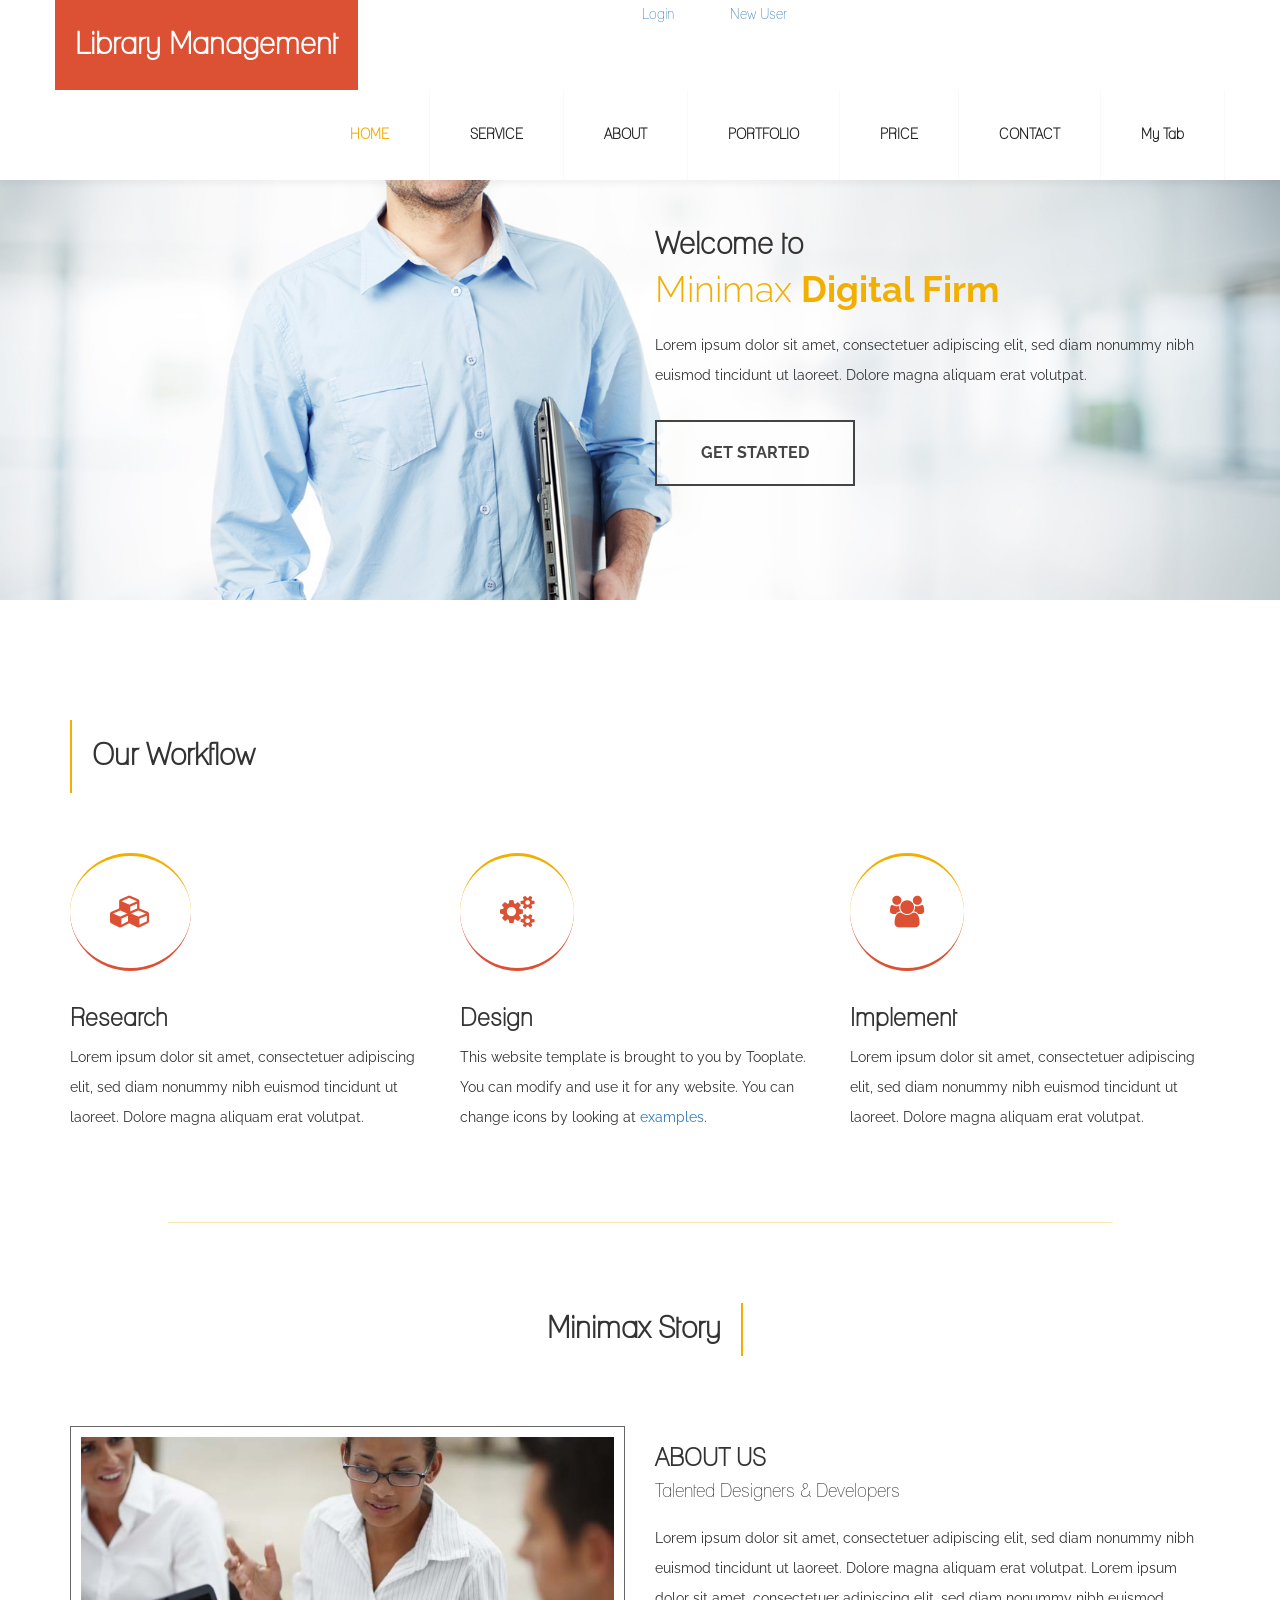
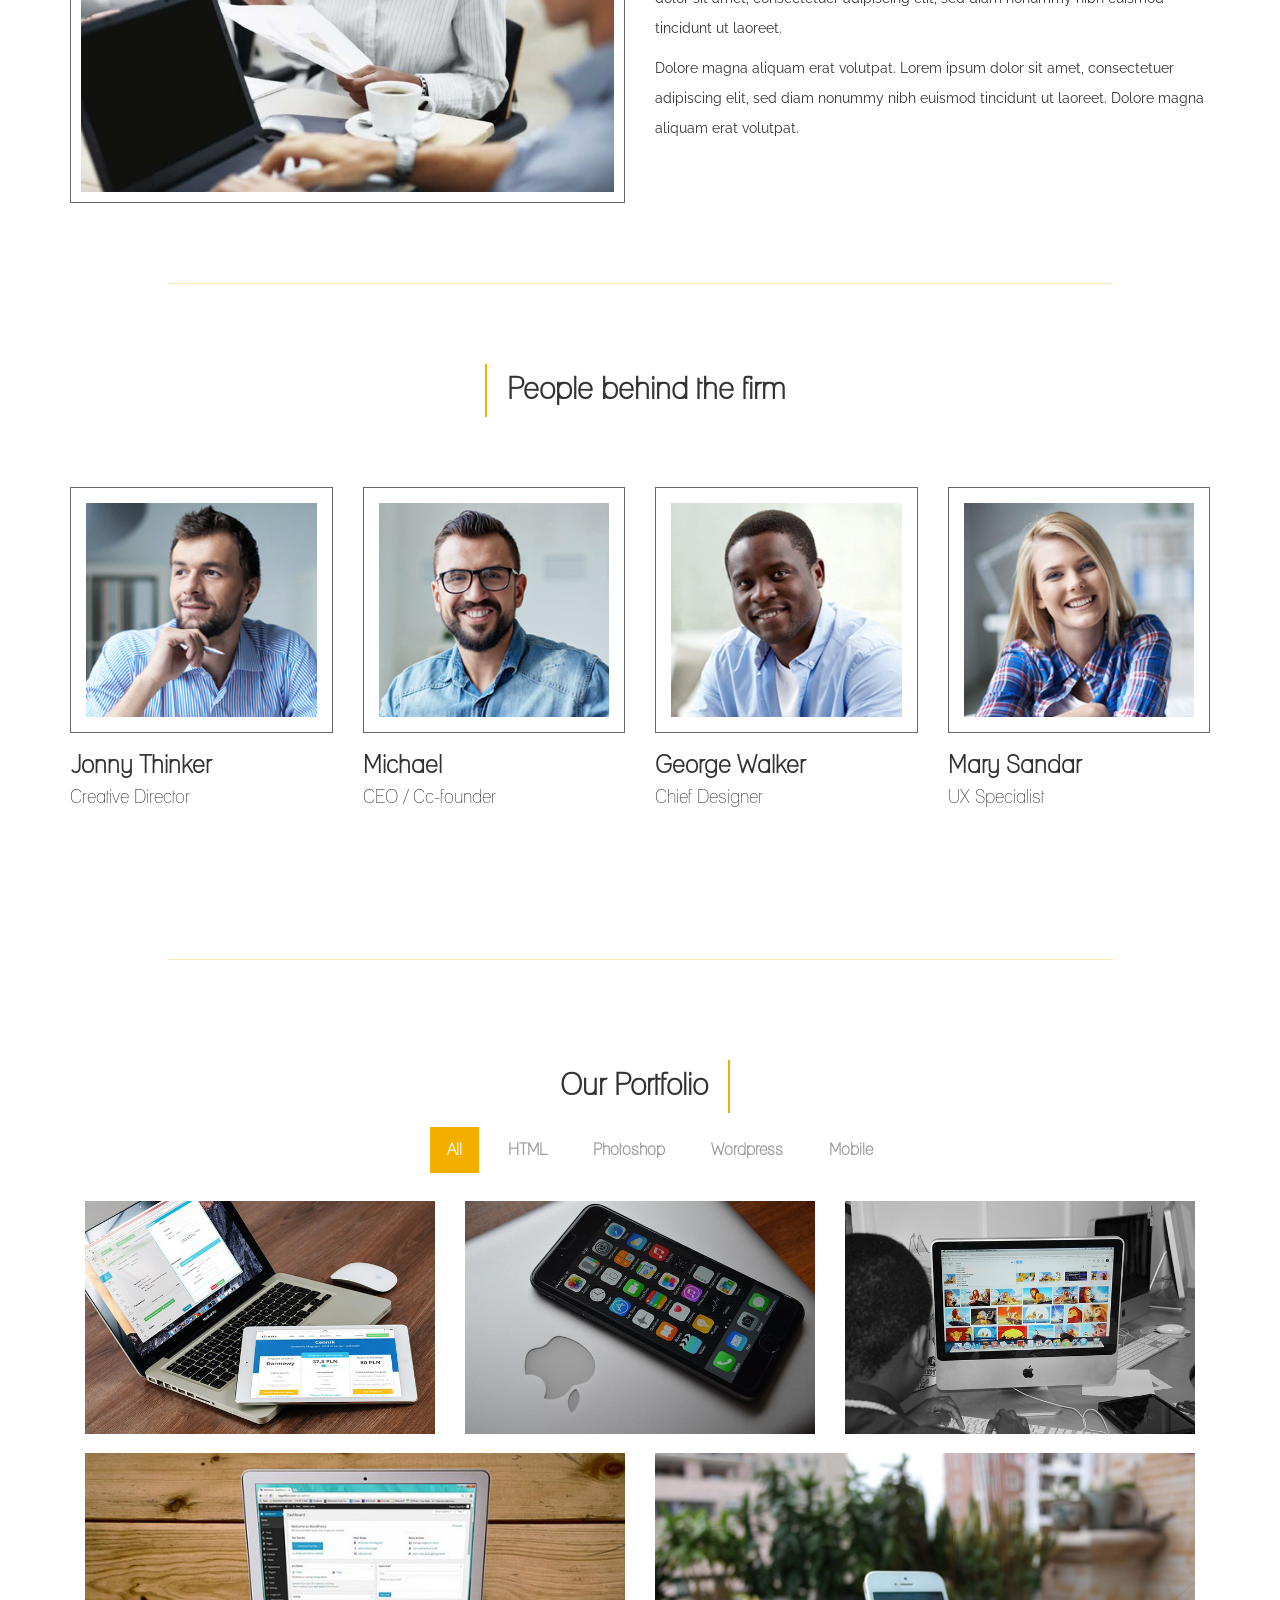
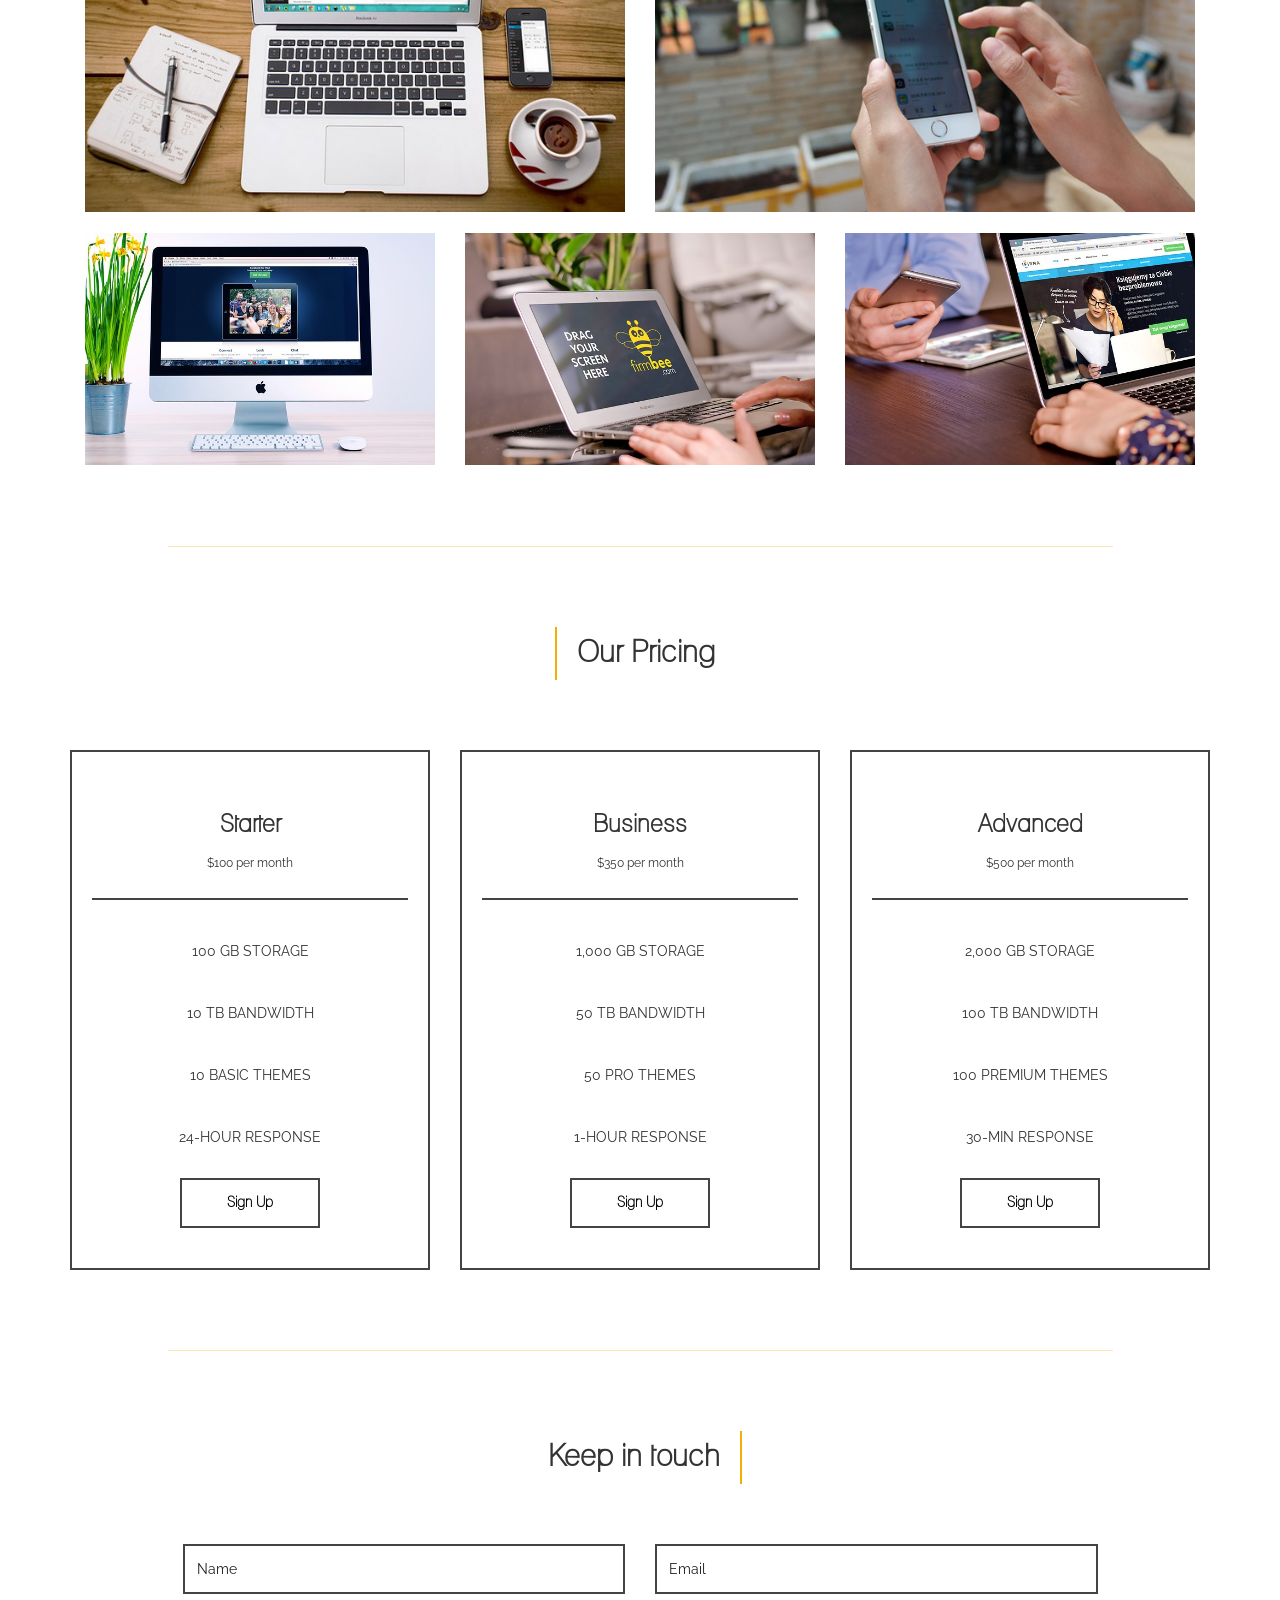
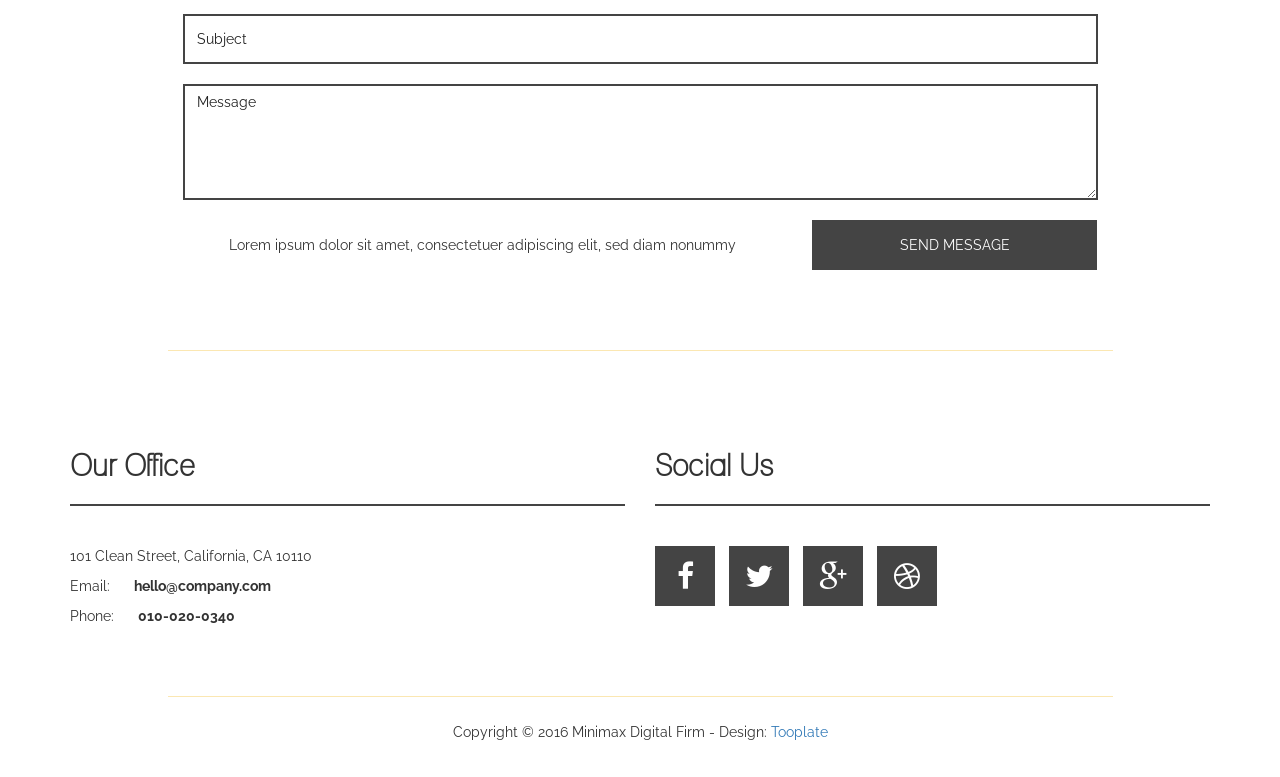
==== swapasya/src/main/webapp/index.html @ dc695e86 "Merge branch 'master' of https://github.com/umsalotagi/swapasya.git Conflicts: 	swapasya/src/main/ja" ====
<!DOCTYPE html>
<html lang="en">
<head>

	<meta charset="utf-8">
	<meta http-equiv="X-UA-Compatible" content="IE=Edge">
	<meta name="viewport" content="width=device-width, initial-scale=1">
	<meta name="keywords" content="">
	<meta name="description" content="">

	<title>Minimax HTML5 Free Template</title>
<!--

Template 2080 Minimax

http://www.tooplate.com/view/2080-minimax

-->
	<!-- stylesheet css -->
	<link rel="stylesheet" href="css/bootstrap.min.css">
	<link rel="stylesheet" href="css/font-awesome.min.css">
	<link rel="stylesheet" href="css/nivo-lightbox.css">
	<link rel="stylesheet" href="css/nivo_themes/default/default.css">
	<link rel="stylesheet" href="css/style.css">
	<!-- google web font css -->
	<link href='http://fonts.googleapis.com/css?family=Raleway:400,300,600,700' rel='stylesheet' type='text/css'>

</head>
<body data-spy="scroll" data-target=".navbar-collapse">
	
<!-- navigation -->
<div class="navbar navbar-default navbar-fixed-top" role="navigation">
	<div class="container">
		<div class="navbar-header">
			<button class="navbar-toggle" data-toggle="collapse" data-target=".navbar-collapse">
				<span class="icon icon-bar"></span>
				<span class="icon icon-bar"></span>
				<span class="icon icon-bar"></span>
			</button>
			<a href="#home" class="navbar-brand smoothScroll">Library Management</a>&nbsp;&nbsp;&nbsp;&nbsp;&nbsp;&nbsp;&nbsp;&nbsp;&nbsp;&nbsp;&nbsp;&nbsp;&nbsp;&nbsp;&nbsp;&nbsp;&nbsp;&nbsp;&nbsp;&nbsp;
			&nbsp;&nbsp;&nbsp;&nbsp;&nbsp;&nbsp;&nbsp;&nbsp;&nbsp;&nbsp;&nbsp;&nbsp;&nbsp;&nbsp;&nbsp;&nbsp;&nbsp;&nbsp;&nbsp;&nbsp;<a href="Login.jsp">Login</a>&nbsp;&nbsp;&nbsp;&nbsp;&nbsp;&nbsp;&nbsp;&nbsp;<a href="Register.jsp">New User</a>
		</div>
		<div class="collapse navbar-collapse">
			<ul class="nav navbar-nav navbar-right">
				<li><a href="#home" class="smoothScroll">HOME</a></li>
				<li><a href="#service" class="smoothScroll">SERVICE</a></li>
				<li><a href="#about" class="smoothScroll">ABOUT</a></li>
				<li><a href="#portfolio" class="smoothScroll">PORTFOLIO</a></li>
				<li><a href="#pricing" class="smoothScroll">PRICE</a></li>
				<li><a href="#contact" class="smoothScroll">CONTACT</a></li>
<li><a href="#contact" class="smoothScroll">My Tab</a></li>
			</ul>
		</div>
	</div>
</div>		

<!-- home section -->
<div id="home">
	<div class="container">
		<div class="row">
			<div class="col-md-offset-6 col-md-6 col-sm-offset-6 col-sm-6">
				<h2>Welcome to</h2>
				<h1>Minimax <strong>Digital Firm</strong></h1>
				<p>Lorem ipsum dolor sit amet, consectetuer adipiscing elit, sed diam nonummy nibh euismod tincidunt ut laoreet. Dolore magna aliquam erat volutpat.</p>
				<a href="#service" class="btn btn-default smoothScroll">GET STARTED</a>
			</div>
		</div>
	</div>
</div>

<!-- service section -->
<div id="service">
	<div class="container">
		<div class="row">
			<div class="col-md-12 col-sm-12">
				<h2>Our Workflow</h2>
			</div>
			<div class="col-md-4 col-sm-4">
				<i class="fa fa-cubes"></i>
				<h3>Research</h3>
				<p>Lorem ipsum dolor sit amet, consectetuer adipiscing elit, sed diam nonummy nibh euismod tincidunt ut laoreet. Dolore magna aliquam erat volutpat.</p>
			</div>
			<div class="col-md-4 col-sm-4">
				<i class="fa fa-cogs"></i>
				<h3>Design</h3>
				<p>This website template is brought to you by Tooplate. You can modify and use it for any website. You can change icons by looking at <a rel="nofollow" href="http://fortawesome.github.io/Font-Awesome/examples/" target="_parent">examples</a>.</p>
			</div>
			<div class="col-md-4 col-sm-4">
				<i class="fa fa-group"></i>
				<h3>Implement</h3>
				<p>Lorem ipsum dolor sit amet, consectetuer adipiscing elit, sed diam nonummy nibh euismod tincidunt ut laoreet. Dolore magna aliquam erat volutpat.</p>
			</div>
		</div>
	</div>
</div>

<!-- divider section -->
<div class="container">
	<div class="row">
		<div class="col-md-1 col-sm-1"></div>
		<div class="col-md-10 col-sm-10">
			<hr>
		</div>
		<div class="col-md-1 col-sm-1"></div>
	</div>
</div>

<!-- about section -->
<div id="about">
	<div class="container">
		<div class="row">
			<div class="col-md-12 col-sm-12">
				<h2>Minimax Story</h2>
			</div>
			<div class="col-md-6 col-sm-6">
				<img src="images/about-img.jpg" class="img-responsive" alt="about img">
			</div>
			<div class="col-md-6 col-sm-6">
				<h3>ABOUT US</h3>
				<h4>Talented Designers &amp; Developers</h4>
				<p>Lorem ipsum dolor sit amet, consectetuer adipiscing elit, sed diam nonummy nibh euismod tincidunt ut laoreet. Dolore magna aliquam erat volutpat. Lorem ipsum dolor sit amet, consectetuer adipiscing elit, sed diam nonummy nibh euismod tincidunt ut laoreet.</p>
				<p>Dolore magna aliquam erat volutpat. Lorem ipsum dolor sit amet, consectetuer adipiscing elit, sed diam nonummy nibh euismod tincidunt ut laoreet. Dolore magna aliquam erat volutpat.</p>
			</div>
		</div>
	</div>
</div>

<!-- divider section -->
<div class="container">
	<div class="row">
		<div class="col-md-1 col-sm-1"></div>
		<div class="col-md-10 col-sm-10">
			<hr>
		</div>
		<div class="col-md-1 col-sm-1"></div>
	</div>
</div>

<!-- team section -->
<div id="team">
	<div class="container">
		<div class="row">
			<div class="col-md-12 col-sm-12">
				<h2>People behind the firm</h2>
			</div>
			<div class="col-md-3 col-sm-6">
				<img src="images/team1.jpg" class="img-responsive" alt="team img">
				<h3>Jonny Thinker</h3>
				<h4>Creative Director</h4>
			</div>
			<div class="col-md-3 col-sm-6">
				<img src="images/team2.jpg" class="img-responsive" alt="team img">
				<h3>Michael</h3>
				<h4>CEO / Cc-founder</h4>
			</div>
			<div class="col-md-3 col-sm-6">
				<img src="images/team3.jpg" class="img-responsive" alt="team img">
				<h3>George Walker</h3>
				<h4>Chief Designer</h4>
			</div>
			<div class="col-md-3 col-sm-6">
				<img src="images/team4.jpg" class="img-responsive" alt="team img">
				<h3>Mary Sandar</h3>
				<h4>UX Specialist</h4>
			</div>
		</div>
	</div>
</div>

<!-- divider section -->
<div class="container">
	<div class="row">
		<div class="col-md-1 col-sm-1"></div>
		<div class="col-md-10 col-sm-10">
			<hr>
		</div>
		<div class="col-md-1 col-sm-1"></div>
	</div>
</div>

<!-- portfolio section -->
<div id="portfolio">
	<div class="container">
		<div class="row">
			<div class="col-md-12 col-sm-12">
				<div class="title">
					<h2>Our Portfolio</h2>
				</div>
				<!-- ISO section -->
				<div class="iso-section">
					<ul class="filter-wrapper clearfix">
                   		 <li><a href="#" data-filter="*" class="selected opc-main-bg">All</a></li>
                   		 <li><a href="#" class="opc-main-bg" data-filter=".html">HTML</a></li>
                   		 <li><a href="#" class="opc-main-bg" data-filter=".photoshop">Photoshop</a></li>
                    	 <li><a href="#" class="opc-main-bg" data-filter=".wordpress">Wordpress</a></li>
                    	 <li><a href="#" class="opc-main-bg" data-filter=".mobile">Mobile</a></li>
               		</ul>
               		<div class="iso-box-section">
               			<div class="iso-box-wrapper col4-iso-box">

               				<div class="iso-box html photoshop wordpress mobile col-md-4 col-sm-6 col-xs-12">
               				 	<a href="images/portfolio-img1.jpg" data-lightbox-gallery="portfolio-gallery"><img src="images/portfolio-img1.jpg" alt="portfolio img"></a>
               				 </div>

               				 <div class="iso-box html wordpress mobile col-md-4 col-sm-6 col-xs-12">
               				 	<a href="images/portfolio-img2.jpg" data-lightbox-gallery="portfolio-gallery"><img src="images/portfolio-img2.jpg" alt="portfolio img"></a>
               				 </div>

               				 <div class="iso-box wordpress col-md-4 col-sm-6 col-xs-12">
               				 	<a href="images/portfolio-img3.jpg" data-lightbox-gallery="portfolio-gallery"><img src="images/portfolio-img3.jpg" alt="portfolio img"></a>
               				 </div>

               				 <div class="iso-box html mobile col-md-6 col-sm-6 col-xs-12">
               				 	<a href="images/portfolio-img4.jpg" data-lightbox-gallery="portfolio-gallery"><img src="images/portfolio-img4.jpg" alt="portfolio img"></a>
               				 </div>

               				 <div class="iso-box wordpress col-md-6 col-sm-6 col-xs-12">
               				 	<a href="images/portfolio-img5.jpg" data-lightbox-gallery="portfolio-gallery"><img src="images/portfolio-img5.jpg" alt="portfolio img"></a>
               				 </div>

               				 <div class="iso-box html photoshop col-md-4 col-sm-6 col-xs-12">
               				 	<a href="images/portfolio-img6.jpg" data-lightbox-gallery="portfolio-gallery"><img src="images/portfolio-img6.jpg" alt="portfolio img"></a>
               				 </div>

               				 <div class="iso-box photoshop col-md-4 col-sm-6 col-xs-12">
               				 	<a href="images/portfolio-img7.jpg" data-lightbox-gallery="portfolio-gallery"><img src="images/portfolio-img7.jpg" alt="portfolio img"></a>
               				 </div>

               				 <div class="iso-box wordpress col-md-4 col-sm-6 col-xs-12">
               				 	<a href="images/portfolio-img8.jpg" data-lightbox-gallery="portfolio-gallery"><img src="images/portfolio-img8.jpg" alt="portfolio img"></a>
               				 </div>

               			</div>
               		</div>

				</div>
			</div>
		</div>
	</div>
</div>		

<!-- divider section -->
<div class="container">
	<div class="row">
		<div class="col-md-1 col-sm-1"></div>
		<div class="col-md-10 col-sm-10">
			<hr>
		</div>
		<div class="col-md-1 col-sm-1"></div>
	</div>
</div>

<!-- pricing section -->
<div id="pricing">
	<div class="container">
		<div class="row">
			<div class="col-md-12 col-sm-12">
				<h2>Our Pricing</h2>
			</div>
			<div class="col-md-4 col-sm-6 col-xs-10">
				<div class="plan">
					<div class="plan-title">
						<h3>Starter</h3>
						<small>$100 per month</small>
					</div>
					<ul>
						<li>100 GB STORAGE</li>
						<li>10 TB BANDWIDTH</li>
						<li>10 BASIC THEMES</li>
						<li>24-HOUR RESPONSE</li>
					</ul>
					<button class="btn btn-warning">Sign Up</button>
				</div>
			</div>
			<div class="col-md-4 col-sm-6 col-xs-10">
				<div class="plan">
					<div class="plan-title">
						<h3>Business</h3>
						<small>$350 per month</small>
					</div>
					<ul>
						<li>1,000 GB STORAGE</li>
						<li>50 TB BANDWIDTH</li>
						<li>50 PRO THEMES</li>
						<li>1-HOUR RESPONSE</li>
					</ul>
					<button class="btn btn-warning">Sign Up</button>
				</div>
			</div>
			<div class="col-md-4 col-sm-6 col-xs-10">
				<div class="plan">
					<div class="plan-title">
						<h3>Advanced</h3>
						<small>$500 per month</small>
					</div>
					<ul>
						<li>2,000 GB STORAGE</li>
						<li>100 TB BANDWIDTH</li>
						<li>100 PREMIUM THEMES</li>
						<li>30-MIN RESPONSE</li>
					</ul>
					<button class="btn btn-warning">Sign Up</button>
				</div>
			</div>
		</div>
	</div>
</div>

<!-- divider section -->
<div class="container">
	<div class="row">
		<div class="col-md-1 col-sm-1"></div>
		<div class="col-md-10 col-sm-10">
			<hr>
		</div>
		<div class="col-md-1 col-sm-1"></div>
	</div>
</div>

<!-- contact section -->
<div id="contact">
	<div class="container">
		<div class="row">
			<div class="col-md-12 col-sm-12">
				<h2>Keep in touch</h2>
			</div>
			<form action="#" method="post" role="form">
				<div class="col-md-1 col-sm-1"></div>
				<div class="col-md-10 col-sm-10">
					<div class="col-md-6 col-sm-6">
						<input name="name" type="text" class="form-control" id="name" placeholder="Name">
				  	</div>
					<div class="col-md-6 col-sm-6">
						<input name="email" type="email" class="form-control" id="email" placeholder="Email">
				  	</div>
                    <div class="col-md-12 col-sm-12">
						<input name="subject" type="text" class="form-control" id="subject" placeholder="Subject">
	    	  	  	</div>
					<div class="col-md-12 col-sm-12">
						<textarea name="message" rows="5" class="form-control" id="message" placeholder="Message"></textarea>
					</div>
					<div class="col-md-8 col-sm-8">
						<p>Lorem ipsum dolor sit amet, consectetuer adipiscing elit, sed diam nonummy</p>
					</div>
					<div class="col-md-4 col-sm-4">
						<input name="submit" type="submit" class="form-control" id="submit" value="SEND MESSAGE">
					</div>
				</div>
				<div class="col-md-1 col-sm-1"></div>
			</form>
		</div>
	</div>
</div>

<!-- divider section -->
<div class="container">
	<div class="row">
		<div class="col-md-1 col-sm-1"></div>
		<div class="col-md-10 col-sm-10">
			<hr>
		</div>
		<div class="col-md-1 col-sm-1"></div>
	</div>
</div>

<!-- footer section -->
<footer>
	<div class="container">
		<div class="row">
			<div class="col-md-6 col-sm-6">
				<h2>Our Office</h2>
				<p>101 Clean Street, California, CA 10110</p>
				<p>Email: <span>hello@company.com</span></p>
				<p>Phone: <span>010-020-0340</span></p>
			</div>
			<div class="col-md-6 col-sm-6">
				<h2>Social Us</h2>
				<ul class="social-icons">
					<li><a href="#" class="fa fa-facebook"></a></li>
					<li><a href="#" class="fa fa-twitter"></a></li>
                    <li><a href="#" class="fa fa-google-plus"></a></li>
					<li><a href="#" class="fa fa-dribbble"></a></li>
				</ul>
			</div>
		</div>
	</div>
</footer>

<!-- divider section -->
<div class="container">
	<div class="row">
		<div class="col-md-1 col-sm-1"></div>
		<div class="col-md-10 col-sm-10">
			<hr>
		</div>
		<div class="col-md-1 col-sm-1"></div>
	</div>
</div>

<!-- copyright section -->
<div class="copyright">
	<div class="container">
		<div class="row">
			<div class="col-md-12 col-sm-12">
				<p>Copyright &copy; 2016 Minimax Digital Firm 
                
                - Design: <a rel="nofollow" href="http://www.tooplate.com" target="_parent">Tooplate</a></p>
			</div>
		</div>
	</div>
</div>

<!-- scrolltop section -->
<a href="#top" class="go-top"><i class="fa fa-angle-up"></i></a>


<!-- javascript js -->	
<script src="js/jquery.js"></script>
<script src="js/bootstrap.min.js"></script>	
<script src="js/nivo-lightbox.min.js"></script>
<script src="js/smoothscroll.js"></script>
<script src="js/jquery.nav.js"></script>
<script src="js/isotope.js"></script>
<script src="js/imagesloaded.min.js"></script>
<script src="js/custom.js"></script>

</body>
</html>
---- swapasya/src/main/webapp/css/nivo_themes/default/default.css ----
/*
 * Nivo Lightbox Default Theme v1.0
 * http://dev7studios.com/nivo-lightbox
 *
 * Copyright 2013, Dev7studios
 * Free to use and abuse under the MIT license.
 * http://www.opensource.org/licenses/mit-license.php
 */
 
.nivo-lightbox-theme-default.nivo-lightbox-overlay { 
	background: #666;
	background: rgba(0,0,0,0.6); 
}
.nivo-lightbox-theme-default .nivo-lightbox-content.nivo-lightbox-loading { background: url(loading.gif) no-repeat 50% 50%; }

.nivo-lightbox-theme-default .nivo-lightbox-nav {
	top: 10%;
	width: 8%;
	height: 80%;
	text-indent: -9999px;
	background-repeat: no-repeat;
	background-position: 50% 50%;
	opacity: 0.5;
}
.nivo-lightbox-theme-default .nivo-lightbox-nav:hover { 
	opacity: 1; 
	background-color: rgba(0,0,0,0.5);
}
.nivo-lightbox-theme-default .nivo-lightbox-prev { 
	background-image: url(prev.png); 
	border-radius: 0 3px 3px 0;
}
.nivo-lightbox-theme-default .nivo-lightbox-next { 
	background-image: url(next.png); 
	border-radius: 3px 0 0 3px;
}

.nivo-lightbox-theme-default .nivo-lightbox-close {
	display: block;
	background: url(close.png) no-repeat;
	width: 48px;
	height: 48px;
	text-indent: -9999px;
	padding: 5px;
	opacity: 0.5;
}
.nivo-lightbox-theme-default .nivo-lightbox-close:hover { opacity: 1; }

.nivo-lightbox-theme-default .nivo-lightbox-title-wrap { bottom: -7%; }
.nivo-lightbox-theme-default .nivo-lightbox-title {
	font: 14px/20px 'Helvetica Neue', Helvetica, Arial, sans-serif;
	font-style: normal;
	font-weight: normal;
	background: #000;
	color: #fff;
	padding: 7px 15px;
	border-radius: 30px;
}

.nivo-lightbox-theme-default .nivo-lightbox-image img {
	background: #fff;
	-webkit-box-shadow: 0px 1px 1px rgba(0,0,0,0.4);
	        box-shadow: 0px 1px 1px rgba(0,0,0,0.4);
}
.nivo-lightbox-theme-default .nivo-lightbox-ajax,
.nivo-lightbox-theme-default .nivo-lightbox-inline {
	background: #fff;
	padding: 40px;
	-webkit-box-shadow: 0px 1px 1px rgba(0,0,0,0.4);
	        box-shadow: 0px 1px 1px rgba(0,0,0,0.4);
}

@media (-webkit-min-device-pixel-ratio: 1.3),
       (-o-min-device-pixel-ratio: 2.6/2),
       (min--moz-device-pixel-ratio: 1.3),
       (min-device-pixel-ratio: 1.3),
       (min-resolution: 1.3dppx) {

	.nivo-lightbox-theme-default .nivo-lightbox-content.nivo-lightbox-loading { 
		background-image: url(loading@2x.gif); 
		-webkit-background-size: 32px 32px; 
		        background-size: 32px 32px;
	}
	.nivo-lightbox-theme-default .nivo-lightbox-prev { 
		background-image: url(prev@2x.png); 
		-webkit-background-size: 48px 48px; 
		        background-size: 48px 48px;
	}
	.nivo-lightbox-theme-default .nivo-lightbox-next { 
		background-image: url(next@2x.png); 
		-webkit-background-size: 48px 48px; 
		        background-size: 48px 48px;
	}
	.nivo-lightbox-theme-default .nivo-lightbox-close { 
		background-image: url(close@2x.png); 
		-webkit-background-size: 16px 16px; 
		        background-size: 16px 16px;
	}
	
}
---- swapasya/src/main/webapp/css/style.css ----
/*

Template 2080 Minimax

http://www.tooplate.com/view/2080-minimax

*/

body
	{
		background: #fff;
		font-family: 'lane_-_narrowregular', sans-serif;
    line-height: 30px;
	}

@font-face {
    font-family: 'lane_-_narrowregular';
    src: url('../fonts/LANENAR_-webfont.eot');
    src: url('../fonts/LANENAR_-webfont.eot?#iefix') format('embedded-opentype'),
         url('../fonts/LANENAR_-webfont.woff') format('woff'),
         url('../fonts/LANENAR_-webfont.ttf') format('truetype'),
         url('../fonts/LANENAR_-webfont.svg#lane_-_narrowregular') format('svg');
    font-weight: normal;
    font-style: normal;

}

h1, p {
  font-family: 'Raleway', sans-serif;
  font-weight: 400;
}

h2,h3 {
  font-weight: bold;
}

hr {
  border-color: #f2af00;
  margin: 0;
  opacity: 0.3;
}

img {
  max-width: 100%;
  height: auto;
  transition: all 0.3s ease-in;
}
img:hover {
  cursor: pointer;
  opacity: 0.5;
}

/* navigation */
.navbar-default {
    background: #fff;
    border: none;
    box-shadow: 0px 2px 8px 0px rgba(50, 50, 50, 0.08);
    margin: 0 !important;
  }
.navbar-default .navbar-brand {
    background: #dc5034;
    color: #fff;
    font-weight: bold;
    font-size: 30px;
    line-height: 50px;
    height: 90px;
    margin: 0;
    padding: 20px 20px 40px 20px;
	transition: all 0.4s ease-in-out;
    -webkit-transition: all 0.4s ease-in-out;
    -moz-transition: all 0.4s ease-in-out;
    -ms-transition: all 0.4s ease-in-out;
   }
.navbar-brand:hover, .navbar-brand:clicked {
  background: dc5034;
}
.navbar-default .navbar-nav li a {
    border-right: 1px solid #f9f9f9;
    color: #202020;
     font-weight: bold;
    padding-right: 40px;
    padding-left: 40px;
    line-height: 60px;
	
	transition: all 0.4s ease-in-out;
    -webkit-transition: all 0.4s ease-in-out;
    -moz-transition: all 0.4s ease-in-out;
    -ms-transition: all 0.4s ease-in-out;
  }
.navbar-default .navbar-nav > li > a:clicked,
.navbar-default .navbar-nav > li > a:hover,
.navbar-default .navbar-nav > li > a:focus {
  color: #f2af00;
}
.navbar-default .navbar-nav > .active > a,
.navbar-default .navbar-nav > .active > a:hover,
.navbar-default .navbar-nav > .active > a:focus {
  color: #f2af00;
  background-color: transparent;
}
.navbar-default .navbar-toggle {
    border: none;
    padding-top: 30px;
}
.navbar-default .navbar-toggle .icon-bar {
    background: #dc5034;
    border-color: transparent;
}
.navbar-default .navbar-toggle:hover,
.navbar-default .navbar-toggle:focus { 
  background-color: transparent 
}

/* home section */
#home {
  background: url('../images/home-bg.jpg')no-repeat;
  background-size: cover;
  background-position: center;
  min-height: 600px;
  padding-top: 220px;
  padding-bottom: 100px;
}
#home h1 {
  color: #f2af00;
  font-weight: 300;
  padding-bottom: 10px;
}
#home h2 {
  line-height: 10px;
}
#home .btn {
  background: rgba(255, 255, 255, 0.6);
  border: 2px solid #444;
  border-radius: 0px;
  color: #444;
  font-family: 'Raleway', sans-serif;
  font-weight: bold;
  font-size: 16px;
  padding-top: 14px;
  width: 200px;
  padding: 20px;
  margin-top: 20px;
   transition: all 0.4s ease-in-out;
    -webkit-transition: all 0.4s ease-in-out;
    -moz-transition: all 0.4s ease-in-out;
    -ms-transition: all 0.4s ease-in-out;
}
#home .btn:hover {
  background: #dc5034;
  border-color: transparent;
  color: #fff;
}

/* service section */
#service {
  padding-top: 100px;
  padding-bottom: 80px;
}
#service h2 {
  border-left: 2px solid #f2af00;
  display: inline-block;
  padding: 20px;
}
#service .fa {
  border-top: 3px solid #f2af00;
  border-bottom: 3px solid #dc5034;
  border-radius: 50%;
  font-size: 32px;
  color: #dc5034;
  text-align: center;
  vertical-align: middle;
  margin-top: 50px;
  margin-bottom: 15px;
  padding: 40px;
}

/* about section */
#about {
  padding-top: 60px;
  padding-bottom: 80px;
}
#about h2 {
  border-right: 2px solid #f2af00;
  display: inline-block;
  padding: 10px 20px 10px 10px;
}
#about .col-md-12 {
  text-align: center;
  padding-bottom: 60px;
}
#about img {
  border: 1px solid #666;
  padding: 10px;
}
#about h4 {
  padding-bottom: 10px;
}

/* team section */
#team {
  padding-top: 60px;
  padding-bottom: 100px;
}
#team h2 {
  border-left: 2px solid #f2af00;
  display: inline-block;
  padding: 10px 10px 10px 20px;
}
#team h4 {
	padding-bottom: 40px;
}
#team .col-md-12 {
  text-align: center;
  padding-bottom: 60px;
}
#team img {
  border: 1px solid #666;
  padding: 15px;
}

/* portfolio section */
#portfolio {
  text-align: center;
  padding-top: 80px;
  padding-bottom: 60px;
  }
#portfolio h2 {
  border-right: 2px solid #f2af00;
  display: inline-block;
  padding: 10px 20px 10px 10px;
}
/* FILTER CSS */
.filter-wrapper {
    width: 100%;
    margin: 0 0 24px 0;
    overflow: hidden;
    text-align: center;
}
.filter-wrapper li {
    display: inline-block;
    margin: 4px;
}
.filter-wrapper li a {
    color: #999999;
    font-size: 16px;
    font-family: 'lane_-_narrowregular', sans-serif;
    font-weight: bold;
    padding: 8px 17px;
    display: block;
    text-decoration: none;
    transition: all 0.4s ease-in-out;
    -webkit-transition: all 0.4s ease-in-out;
    -moz-transition: all 0.4s ease-in-out;
    -ms-transition: all 0.4s ease-in-out;
}
.filter-wrapper li a.selected,
.filter-wrapper li a:focus,
.filter-wrapper li a:hover {
    background: #f2af00;
    border-color: transparent;
    color: #ffffff;
  }

/* ISOTOPE BOX CSS */
.iso-box-section {
    width: 100%;
}
.iso-box-wrapper {
    width: 100%;
    padding: 0;
    clear: both;
    position: relative;
}
.iso-box {
    position: relative;
    min-height: 50px;
    float: left;
    overflow: hidden;
    margin-bottom: 20px;
}
.iso-box > a {
    display: block;
    width: 100%;
    height: 100%;
    overflow: hidden;
}
.iso-box > a {
    display: block;
    width: 100%;
    height: 100%;
    overflow: hidden;
}
.fluid-img {
  width: 100%;
  display: block;
}

/* pricing section */
#pricing {
  padding-top: 60px;
  padding-bottom: 80px;
  text-align: center;
}
#pricing h2 {
  border-left: 2px solid #f2af00;
  display: inline-block;
  padding: 10px 10px 10px 20px;
}
#pricing .plan {
  border: 2px solid #444;
  padding: 20px 20px 40px 20px;
  margin-top: 60px;
}
#pricing .plan .plan-title {
  border-bottom: 2px solid #444;
  padding: 20px 10px 20px 10px;
  margin-bottom: 20px;
}
#pricing .plan small,
#pricing .plan ul li {
  font-family: 'Raleway', sans-serif;
}
#pricing .plan ul {
  padding: 0;
}
#pricing .plan ul li {
  display: block;
  padding: 16px 0px 16px 0px;
}
#pricing .plan .btn {
  background: transparent;
  border: 2px solid #444;
  border-radius: 0px;
  color: #000;
  font-weight: bold;
  width: 140px;
  height: 50px;
  transition: all 0.4s ease-in-out;
    -webkit-transition: all 0.4s ease-in-out;
    -moz-transition: all 0.4s ease-in-out;
    -ms-transition: all 0.4s ease-in-out;
}
#pricing .plan .btn:hover {
  background: #f2af00;
  border-color: transparent;
}

/* contact section */
#contact {
  padding-top: 60px;
  padding-bottom: 60px;
  text-align: center;
}
#contact h2 {
  border-right: 2px solid #f2af00;
  display: inline-block;
  padding: 10px 20px 10px 10px;
  margin-bottom: 60px;
}
#contact .form-control {
  border: 2px solid #444;
  border-radius: 0px;
  box-shadow: none;
  font-family: 'Raleway', sans-serif;
  margin-bottom: 20px;
}
#contact .form-control:focus {
  opacity: 0.8;
  position: relative;
  bottom: 10px;
}
#contact input {
  height: 50px;
}
#contact input[type="submit"] {
  background: #444;
  color: #ffffff;
  transition: all 0.4s ease-in-out;
    -webkit-transition: all 0.4s ease-in-out;
    -moz-transition: all 0.4s ease-in-out;
    -ms-transition: all 0.4s ease-in-out;
}
#contact input[type="submit"]:hover {
  background: #f2af00;
  border-color: transparent;
}
#contact p {
  padding-top: 10px;
}
.form-control::-moz-placeholder {
  color: #202020;
  opacity: 1;
}
.form-control:-ms-input-placeholder {
  color: #202020;
}
.form-control::-webkit-input-placeholder {
  color: #202020;
}

/* footer section */
footer {
  padding-top: 60px;
  padding-bottom: 60px;
}
footer h2 {
  border-bottom: 2px solid #444;
  padding-top: 20px;
  padding-bottom: 20px;
  margin-bottom: 40px;
}
footer p {
  line-height: 20px;
}
footer span {
  font-weight: bold;
  padding-left: 20px;
}
.social-icons {
  padding: 0;
  margin: 0;
}
.social-icons li {
  display: inline-block;
  list-style: none;
}
.social-icons li a {
  background: #444;
  color: #ffffff;
  text-decoration: none;
  font-size: 30px;
  width: 60px;
  height: 60px;
  line-height: 60px;
  text-align: center;
  vertical-align: middle;
  margin-right: 10px;
  transition: all 0.4s ease-in-out;
    -webkit-transition: all 0.4s ease-in-out;
    -moz-transition: all 0.4s ease-in-out;
    -ms-transition: all 0.4s ease-in-out;
}
.social-icons li a:hover {
  background: #f2af00;
}

/* copyright section */
.copyright {
  padding-top: 20px;
  padding-bottom: 20px;
  text-align: center;
}

/* scrolltop section */
.go-top 
  {
    background-color: #f2af00;
    font-size: 26px;
    bottom: 2em;
    right: 2em;
    color: #FFF;
    display: none;
    position: fixed;
    text-decoration: none;
    width: 60px;
    height: 60px;
    line-height: 58px;
    text-align: center;
	transition: all 0.4s ease-in-out;
    -webkit-transition: all 0.4s ease-in-out;
    -moz-transition: all 0.4s ease-in-out;
    -ms-transition: all 0.4s ease-in-out;
  }
.go-top:hover
  {
    background-color: #444;
	color: #fff;
  }

/* media 960 */
@media only screen and ( max-width: 980px ) {
  .navbar-default .navbar-nav li a {
    padding-right: 20px;
    padding-left: 40px;
    line-height: 30px;
  }
}

/* media 360 */
@media only screen and ( max-width: 360px ) {
  #team h4 {
    padding-bottom: 30px;
  }
}
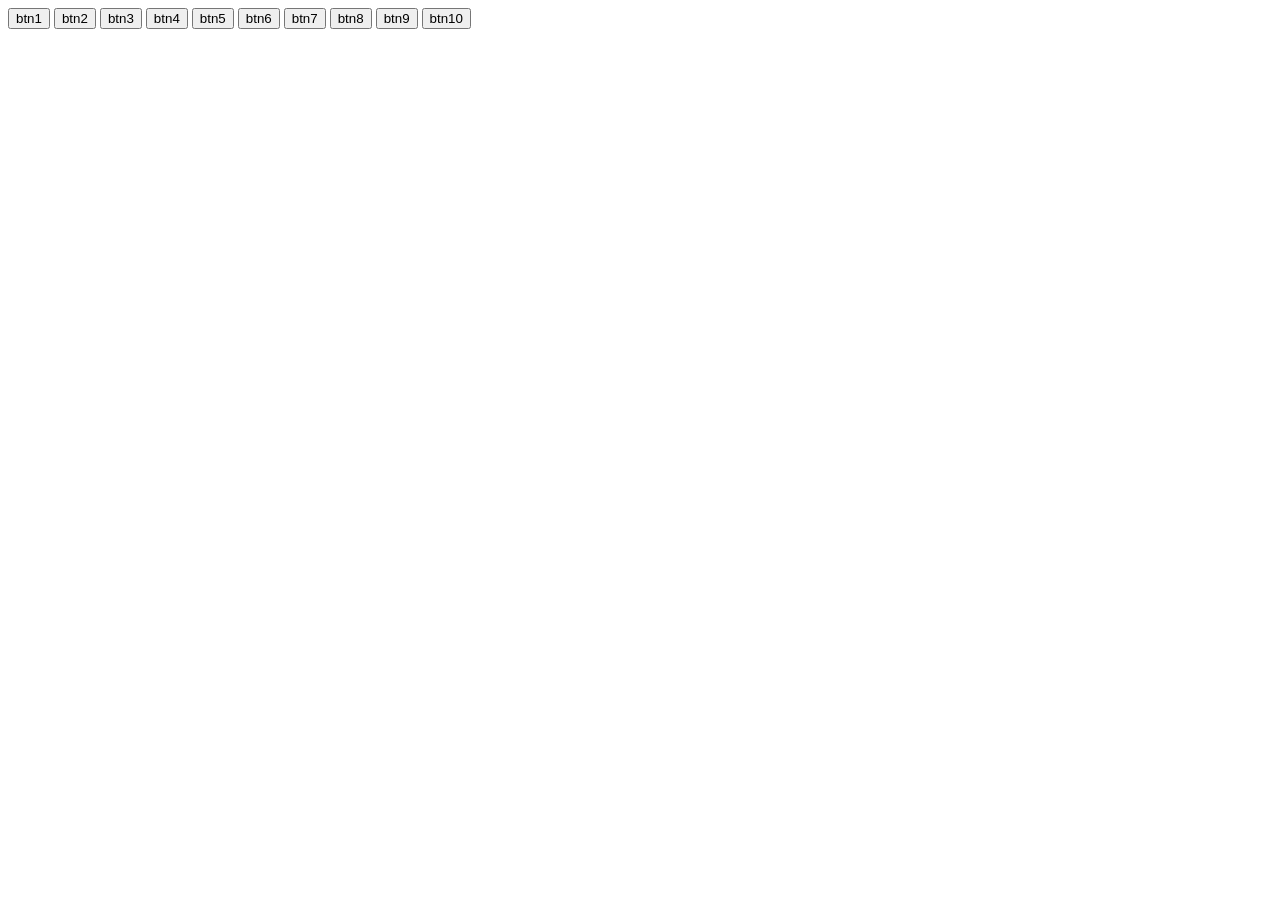
==== commit b86440b2: "all changes" ====
--- a/swapasya/src/main/webapp/index.html
+++ b/swapasya/src/main/webapp/index.html
@@ -1,428 +1,22 @@
-<!DOCTYPE html>
-<html lang="en">
+
+<!DOCTYPE html PUBLIC "-//W3C//DTD HTML 4.01 Transitional//EN" "http://www.w3.org/TR/html4/loose.dtd">
+<html>
 <head>
-
-	<meta charset="utf-8">
-	<meta http-equiv="X-UA-Compatible" content="IE=Edge">
-	<meta name="viewport" content="width=device-width, initial-scale=1">
-	<meta name="keywords" content="">
-	<meta name="description" content="">
-
-	<title>Minimax HTML5 Free Template</title>
-<!--
-
-Template 2080 Minimax
-
-http://www.tooplate.com/view/2080-minimax
-
--->
-	<!-- stylesheet css -->
-	<link rel="stylesheet" href="css/bootstrap.min.css">
-	<link rel="stylesheet" href="css/font-awesome.min.css">
-	<link rel="stylesheet" href="css/nivo-lightbox.css">
-	<link rel="stylesheet" href="css/nivo_themes/default/default.css">
-	<link rel="stylesheet" href="css/style.css">
-	<!-- google web font css -->
-	<link href='http://fonts.googleapis.com/css?family=Raleway:400,300,600,700' rel='stylesheet' type='text/css'>
-
+<meta http-equiv="Content-Type" content="text/html; charset=ISO-8859-1">
+<title>Insert title here</title>
 </head>
-<body data-spy="scroll" data-target=".navbar-collapse">
-	
-<!-- navigation -->
-<div class="navbar navbar-default navbar-fixed-top" role="navigation">
-	<div class="container">
-		<div class="navbar-header">
-			<button class="navbar-toggle" data-toggle="collapse" data-target=".navbar-collapse">
-				<span class="icon icon-bar"></span>
-				<span class="icon icon-bar"></span>
-				<span class="icon icon-bar"></span>
-			</button>
-			<a href="#home" class="navbar-brand smoothScroll">Library Management</a>&nbsp;&nbsp;&nbsp;&nbsp;&nbsp;&nbsp;&nbsp;&nbsp;&nbsp;&nbsp;&nbsp;&nbsp;&nbsp;&nbsp;&nbsp;&nbsp;&nbsp;&nbsp;&nbsp;&nbsp;
-			&nbsp;&nbsp;&nbsp;&nbsp;&nbsp;&nbsp;&nbsp;&nbsp;&nbsp;&nbsp;&nbsp;&nbsp;&nbsp;&nbsp;&nbsp;&nbsp;&nbsp;&nbsp;&nbsp;&nbsp;<a href="Login.jsp">Login</a>&nbsp;&nbsp;&nbsp;&nbsp;&nbsp;&nbsp;&nbsp;&nbsp;<a href="Register.jsp">New User</a>
-		</div>
-		<div class="collapse navbar-collapse">
-			<ul class="nav navbar-nav navbar-right">
-				<li><a href="#home" class="smoothScroll">HOME</a></li>
-				<li><a href="#service" class="smoothScroll">SERVICE</a></li>
-				<li><a href="#about" class="smoothScroll">ABOUT</a></li>
-				<li><a href="#portfolio" class="smoothScroll">PORTFOLIO</a></li>
-				<li><a href="#pricing" class="smoothScroll">PRICE</a></li>
-				<li><a href="#contact" class="smoothScroll">CONTACT</a></li>
-<li><a href="#contact" class="smoothScroll">My Tab</a></li>
-			</ul>
-		</div>
-	</div>
-</div>		
-
-<!-- home section -->
-<div id="home">
-	<div class="container">
-		<div class="row">
-			<div class="col-md-offset-6 col-md-6 col-sm-offset-6 col-sm-6">
-				<h2>Welcome to</h2>
-				<h1>Minimax <strong>Digital Firm</strong></h1>
-				<p>Lorem ipsum dolor sit amet, consectetuer adipiscing elit, sed diam nonummy nibh euismod tincidunt ut laoreet. Dolore magna aliquam erat volutpat.</p>
-				<a href="#service" class="btn btn-default smoothScroll">GET STARTED</a>
-			</div>
-		</div>
-	</div>
-</div>
-
-<!-- service section -->
-<div id="service">
-	<div class="container">
-		<div class="row">
-			<div class="col-md-12 col-sm-12">
-				<h2>Our Workflow</h2>
-			</div>
-			<div class="col-md-4 col-sm-4">
-				<i class="fa fa-cubes"></i>
-				<h3>Research</h3>
-				<p>Lorem ipsum dolor sit amet, consectetuer adipiscing elit, sed diam nonummy nibh euismod tincidunt ut laoreet. Dolore magna aliquam erat volutpat.</p>
-			</div>
-			<div class="col-md-4 col-sm-4">
-				<i class="fa fa-cogs"></i>
-				<h3>Design</h3>
-				<p>This website template is brought to you by Tooplate. You can modify and use it for any website. You can change icons by looking at <a rel="nofollow" href="http://fortawesome.github.io/Font-Awesome/examples/" target="_parent">examples</a>.</p>
-			</div>
-			<div class="col-md-4 col-sm-4">
-				<i class="fa fa-group"></i>
-				<h3>Implement</h3>
-				<p>Lorem ipsum dolor sit amet, consectetuer adipiscing elit, sed diam nonummy nibh euismod tincidunt ut laoreet. Dolore magna aliquam erat volutpat.</p>
-			</div>
-		</div>
-	</div>
-</div>
-
-<!-- divider section -->
-<div class="container">
-	<div class="row">
-		<div class="col-md-1 col-sm-1"></div>
-		<div class="col-md-10 col-sm-10">
-			<hr>
-		</div>
-		<div class="col-md-1 col-sm-1"></div>
-	</div>
-</div>
-
-<!-- about section -->
-<div id="about">
-	<div class="container">
-		<div class="row">
-			<div class="col-md-12 col-sm-12">
-				<h2>Minimax Story</h2>
-			</div>
-			<div class="col-md-6 col-sm-6">
-				<img src="images/about-img.jpg" class="img-responsive" alt="about img">
-			</div>
-			<div class="col-md-6 col-sm-6">
-				<h3>ABOUT US</h3>
-				<h4>Talented Designers &amp; Developers</h4>
-				<p>Lorem ipsum dolor sit amet, consectetuer adipiscing elit, sed diam nonummy nibh euismod tincidunt ut laoreet. Dolore magna aliquam erat volutpat. Lorem ipsum dolor sit amet, consectetuer adipiscing elit, sed diam nonummy nibh euismod tincidunt ut laoreet.</p>
-				<p>Dolore magna aliquam erat volutpat. Lorem ipsum dolor sit amet, consectetuer adipiscing elit, sed diam nonummy nibh euismod tincidunt ut laoreet. Dolore magna aliquam erat volutpat.</p>
-			</div>
-		</div>
-	</div>
-</div>
-
-<!-- divider section -->
-<div class="container">
-	<div class="row">
-		<div class="col-md-1 col-sm-1"></div>
-		<div class="col-md-10 col-sm-10">
-			<hr>
-		</div>
-		<div class="col-md-1 col-sm-1"></div>
-	</div>
-</div>
-
-<!-- team section -->
-<div id="team">
-	<div class="container">
-		<div class="row">
-			<div class="col-md-12 col-sm-12">
-				<h2>People behind the firm</h2>
-			</div>
-			<div class="col-md-3 col-sm-6">
-				<img src="images/team1.jpg" class="img-responsive" alt="team img">
-				<h3>Jonny Thinker</h3>
-				<h4>Creative Director</h4>
-			</div>
-			<div class="col-md-3 col-sm-6">
-				<img src="images/team2.jpg" class="img-responsive" alt="team img">
-				<h3>Michael</h3>
-				<h4>CEO / Cc-founder</h4>
-			</div>
-			<div class="col-md-3 col-sm-6">
-				<img src="images/team3.jpg" class="img-responsive" alt="team img">
-				<h3>George Walker</h3>
-				<h4>Chief Designer</h4>
-			</div>
-			<div class="col-md-3 col-sm-6">
-				<img src="images/team4.jpg" class="img-responsive" alt="team img">
-				<h3>Mary Sandar</h3>
-				<h4>UX Specialist</h4>
-			</div>
-		</div>
-	</div>
-</div>
-
-<!-- divider section -->
-<div class="container">
-	<div class="row">
-		<div class="col-md-1 col-sm-1"></div>
-		<div class="col-md-10 col-sm-10">
-			<hr>
-		</div>
-		<div class="col-md-1 col-sm-1"></div>
-	</div>
-</div>
-
-<!-- portfolio section -->
-<div id="portfolio">
-	<div class="container">
-		<div class="row">
-			<div class="col-md-12 col-sm-12">
-				<div class="title">
-					<h2>Our Portfolio</h2>
-				</div>
-				<!-- ISO section -->
-				<div class="iso-section">
-					<ul class="filter-wrapper clearfix">
-                   		 <li><a href="#" data-filter="*" class="selected opc-main-bg">All</a></li>
-                   		 <li><a href="#" class="opc-main-bg" data-filter=".html">HTML</a></li>
-                   		 <li><a href="#" class="opc-main-bg" data-filter=".photoshop">Photoshop</a></li>
-                    	 <li><a href="#" class="opc-main-bg" data-filter=".wordpress">Wordpress</a></li>
-                    	 <li><a href="#" class="opc-main-bg" data-filter=".mobile">Mobile</a></li>
-               		</ul>
-               		<div class="iso-box-section">
-               			<div class="iso-box-wrapper col4-iso-box">
-
-               				<div class="iso-box html photoshop wordpress mobile col-md-4 col-sm-6 col-xs-12">
-               				 	<a href="images/portfolio-img1.jpg" data-lightbox-gallery="portfolio-gallery"><img src="images/portfolio-img1.jpg" alt="portfolio img"></a>
-               				 </div>
-
-               				 <div class="iso-box html wordpress mobile col-md-4 col-sm-6 col-xs-12">
-               				 	<a href="images/portfolio-img2.jpg" data-lightbox-gallery="portfolio-gallery"><img src="images/portfolio-img2.jpg" alt="portfolio img"></a>
-               				 </div>
-
-               				 <div class="iso-box wordpress col-md-4 col-sm-6 col-xs-12">
-               				 	<a href="images/portfolio-img3.jpg" data-lightbox-gallery="portfolio-gallery"><img src="images/portfolio-img3.jpg" alt="portfolio img"></a>
-               				 </div>
-
-               				 <div class="iso-box html mobile col-md-6 col-sm-6 col-xs-12">
-               				 	<a href="images/portfolio-img4.jpg" data-lightbox-gallery="portfolio-gallery"><img src="images/portfolio-img4.jpg" alt="portfolio img"></a>
-               				 </div>
-
-               				 <div class="iso-box wordpress col-md-6 col-sm-6 col-xs-12">
-               				 	<a href="images/portfolio-img5.jpg" data-lightbox-gallery="portfolio-gallery"><img src="images/portfolio-img5.jpg" alt="portfolio img"></a>
-               				 </div>
-
-               				 <div class="iso-box html photoshop col-md-4 col-sm-6 col-xs-12">
-               				 	<a href="images/portfolio-img6.jpg" data-lightbox-gallery="portfolio-gallery"><img src="images/portfolio-img6.jpg" alt="portfolio img"></a>
-               				 </div>
-
-               				 <div class="iso-box photoshop col-md-4 col-sm-6 col-xs-12">
-               				 	<a href="images/portfolio-img7.jpg" data-lightbox-gallery="portfolio-gallery"><img src="images/portfolio-img7.jpg" alt="portfolio img"></a>
-               				 </div>
-
-               				 <div class="iso-box wordpress col-md-4 col-sm-6 col-xs-12">
-               				 	<a href="images/portfolio-img8.jpg" data-lightbox-gallery="portfolio-gallery"><img src="images/portfolio-img8.jpg" alt="portfolio img"></a>
-               				 </div>
-
-               			</div>
-               		</div>
-
-				</div>
-			</div>
-		</div>
-	</div>
-</div>		
-
-<!-- divider section -->
-<div class="container">
-	<div class="row">
-		<div class="col-md-1 col-sm-1"></div>
-		<div class="col-md-10 col-sm-10">
-			<hr>
-		</div>
-		<div class="col-md-1 col-sm-1"></div>
-	</div>
-</div>
-
-<!-- pricing section -->
-<div id="pricing">
-	<div class="container">
-		<div class="row">
-			<div class="col-md-12 col-sm-12">
-				<h2>Our Pricing</h2>
-			</div>
-			<div class="col-md-4 col-sm-6 col-xs-10">
-				<div class="plan">
-					<div class="plan-title">
-						<h3>Starter</h3>
-						<small>$100 per month</small>
-					</div>
-					<ul>
-						<li>100 GB STORAGE</li>
-						<li>10 TB BANDWIDTH</li>
-						<li>10 BASIC THEMES</li>
-						<li>24-HOUR RESPONSE</li>
-					</ul>
-					<button class="btn btn-warning">Sign Up</button>
-				</div>
-			</div>
-			<div class="col-md-4 col-sm-6 col-xs-10">
-				<div class="plan">
-					<div class="plan-title">
-						<h3>Business</h3>
-						<small>$350 per month</small>
-					</div>
-					<ul>
-						<li>1,000 GB STORAGE</li>
-						<li>50 TB BANDWIDTH</li>
-						<li>50 PRO THEMES</li>
-						<li>1-HOUR RESPONSE</li>
-					</ul>
-					<button class="btn btn-warning">Sign Up</button>
-				</div>
-			</div>
-			<div class="col-md-4 col-sm-6 col-xs-10">
-				<div class="plan">
-					<div class="plan-title">
-						<h3>Advanced</h3>
-						<small>$500 per month</small>
-					</div>
-					<ul>
-						<li>2,000 GB STORAGE</li>
-						<li>100 TB BANDWIDTH</li>
-						<li>100 PREMIUM THEMES</li>
-						<li>30-MIN RESPONSE</li>
-					</ul>
-					<button class="btn btn-warning">Sign Up</button>
-				</div>
-			</div>
-		</div>
-	</div>
-</div>
-
-<!-- divider section -->
-<div class="container">
-	<div class="row">
-		<div class="col-md-1 col-sm-1"></div>
-		<div class="col-md-10 col-sm-10">
-			<hr>
-		</div>
-		<div class="col-md-1 col-sm-1"></div>
-	</div>
-</div>
-
-<!-- contact section -->
-<div id="contact">
-	<div class="container">
-		<div class="row">
-			<div class="col-md-12 col-sm-12">
-				<h2>Keep in touch</h2>
-			</div>
-			<form action="#" method="post" role="form">
-				<div class="col-md-1 col-sm-1"></div>
-				<div class="col-md-10 col-sm-10">
-					<div class="col-md-6 col-sm-6">
-						<input name="name" type="text" class="form-control" id="name" placeholder="Name">
-				  	</div>
-					<div class="col-md-6 col-sm-6">
-						<input name="email" type="email" class="form-control" id="email" placeholder="Email">
-				  	</div>
-                    <div class="col-md-12 col-sm-12">
-						<input name="subject" type="text" class="form-control" id="subject" placeholder="Subject">
-	    	  	  	</div>
-					<div class="col-md-12 col-sm-12">
-						<textarea name="message" rows="5" class="form-control" id="message" placeholder="Message"></textarea>
-					</div>
-					<div class="col-md-8 col-sm-8">
-						<p>Lorem ipsum dolor sit amet, consectetuer adipiscing elit, sed diam nonummy</p>
-					</div>
-					<div class="col-md-4 col-sm-4">
-						<input name="submit" type="submit" class="form-control" id="submit" value="SEND MESSAGE">
-					</div>
-				</div>
-				<div class="col-md-1 col-sm-1"></div>
-			</form>
-		</div>
-	</div>
-</div>
-
-<!-- divider section -->
-<div class="container">
-	<div class="row">
-		<div class="col-md-1 col-sm-1"></div>
-		<div class="col-md-10 col-sm-10">
-			<hr>
-		</div>
-		<div class="col-md-1 col-sm-1"></div>
-	</div>
-</div>
-
-<!-- footer section -->
-<footer>
-	<div class="container">
-		<div class="row">
-			<div class="col-md-6 col-sm-6">
-				<h2>Our Office</h2>
-				<p>101 Clean Street, California, CA 10110</p>
-				<p>Email: <span>hello@company.com</span></p>
-				<p>Phone: <span>010-020-0340</span></p>
-			</div>
-			<div class="col-md-6 col-sm-6">
-				<h2>Social Us</h2>
-				<ul class="social-icons">
-					<li><a href="#" class="fa fa-facebook"></a></li>
-					<li><a href="#" class="fa fa-twitter"></a></li>
-                    <li><a href="#" class="fa fa-google-plus"></a></li>
-					<li><a href="#" class="fa fa-dribbble"></a></li>
-				</ul>
-			</div>
-		</div>
-	</div>
-</footer>
-
-<!-- divider section -->
-<div class="container">
-	<div class="row">
-		<div class="col-md-1 col-sm-1"></div>
-		<div class="col-md-10 col-sm-10">
-			<hr>
-		</div>
-		<div class="col-md-1 col-sm-1"></div>
-	</div>
-</div>
-
-<!-- copyright section -->
-<div class="copyright">
-	<div class="container">
-		<div class="row">
-			<div class="col-md-12 col-sm-12">
-				<p>Copyright &copy; 2016 Minimax Digital Firm 
-                
-                - Design: <a rel="nofollow" href="http://www.tooplate.com" target="_parent">Tooplate</a></p>
-			</div>
-		</div>
-	</div>
-</div>
-
-<!-- scrolltop section -->
-<a href="#top" class="go-top"><i class="fa fa-angle-up"></i></a>
-
-
-<!-- javascript js -->	
-<script src="js/jquery.js"></script>
-<script src="js/bootstrap.min.js"></script>	
-<script src="js/nivo-lightbox.min.js"></script>
-<script src="js/smoothscroll.js"></script>
-<script src="js/jquery.nav.js"></script>
-<script src="js/isotope.js"></script>
-<script src="js/imagesloaded.min.js"></script>
-<script src="js/custom.js"></script>
-
+<body>
+<form action="myservlet">
+<input type="submit"  name="sbtn" value="btn1"/>
+<input type="submit"  name="sbtn" value="btn2"/>
+<input type="submit"  name="sbtn" value="btn3"/>
+<input type="submit"  name="sbtn" value="btn4"/>
+<input type="submit"  name="sbtn" value="btn5"/>
+<input type="submit"  name="sbtn" value="btn6"/>
+<input type="submit"  name="sbtn" value="btn7"/>
+<input type="submit"  name="sbtn" value="btn8"/>
+<input type="submit"  name="sbtn" value="btn9"/>
+<input type="submit"  name="sbtn" value="btn10"/>
+</form>
 </body>
 </html>
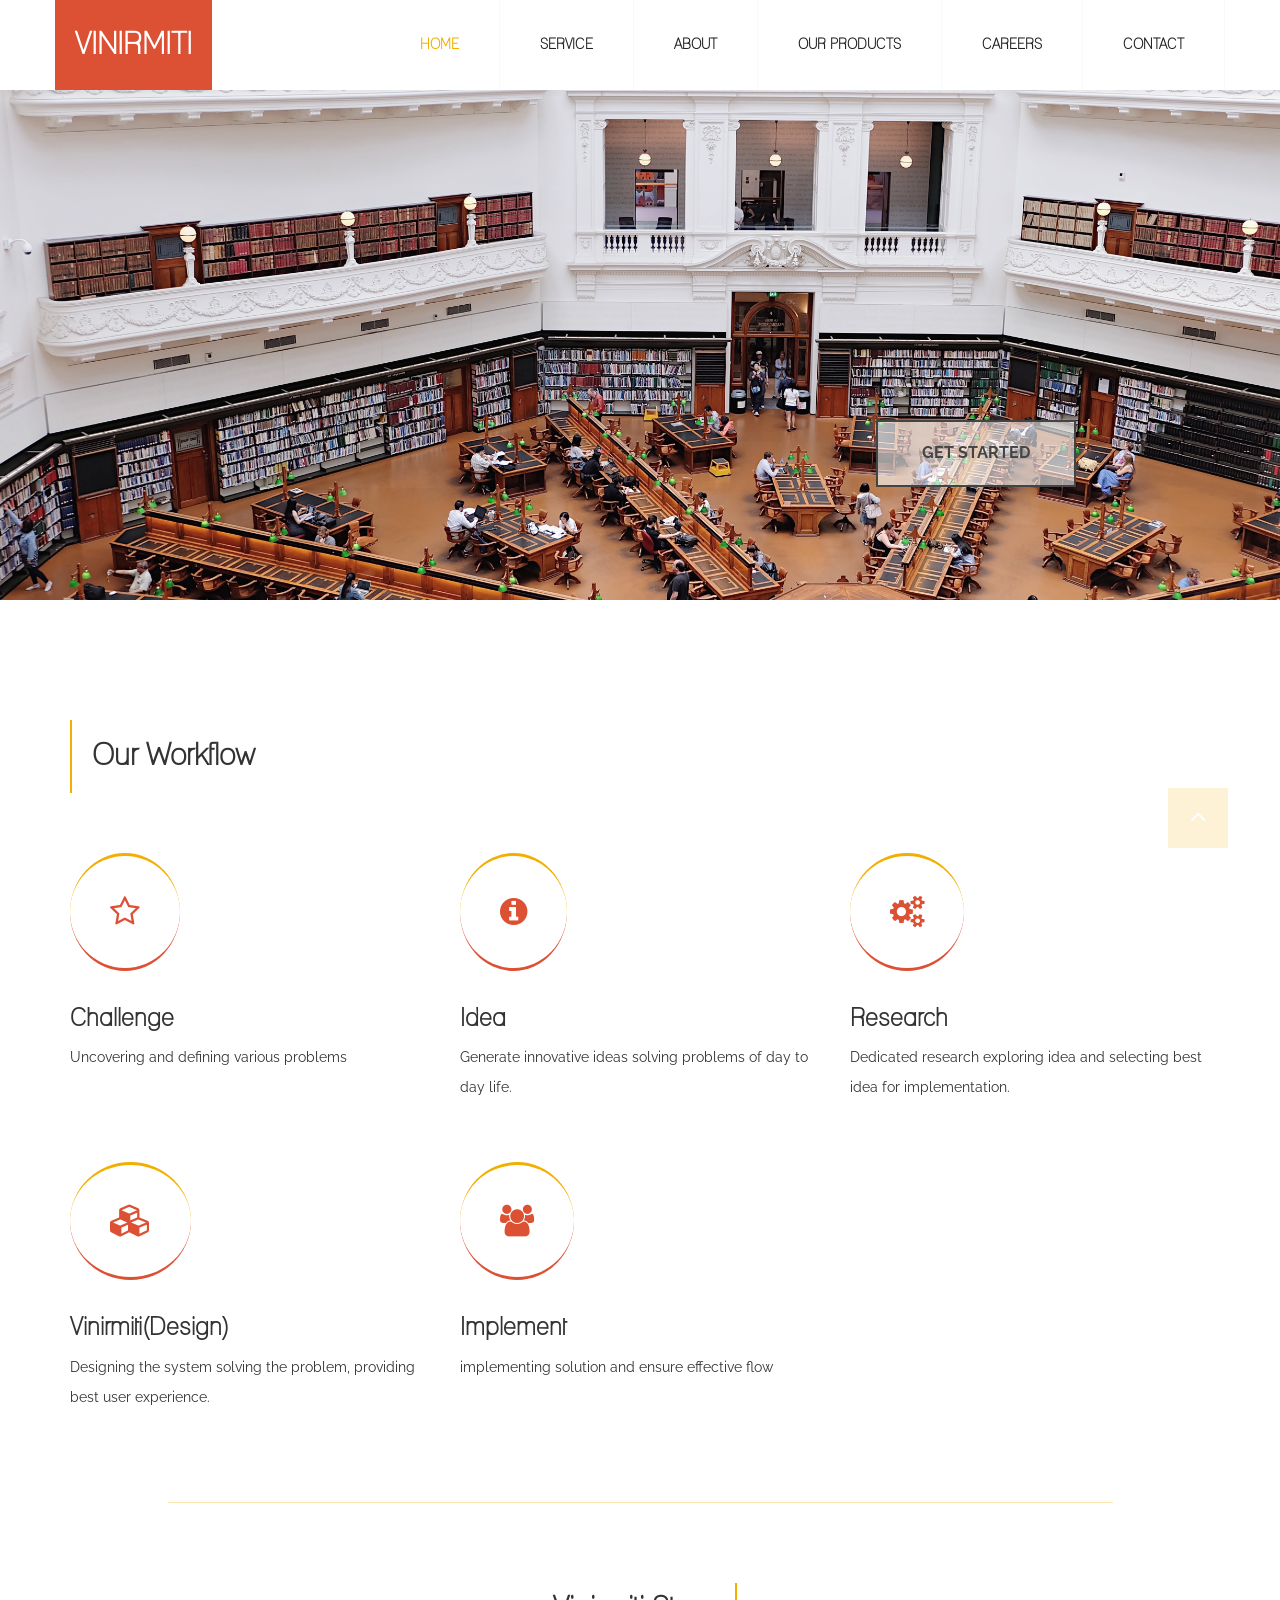
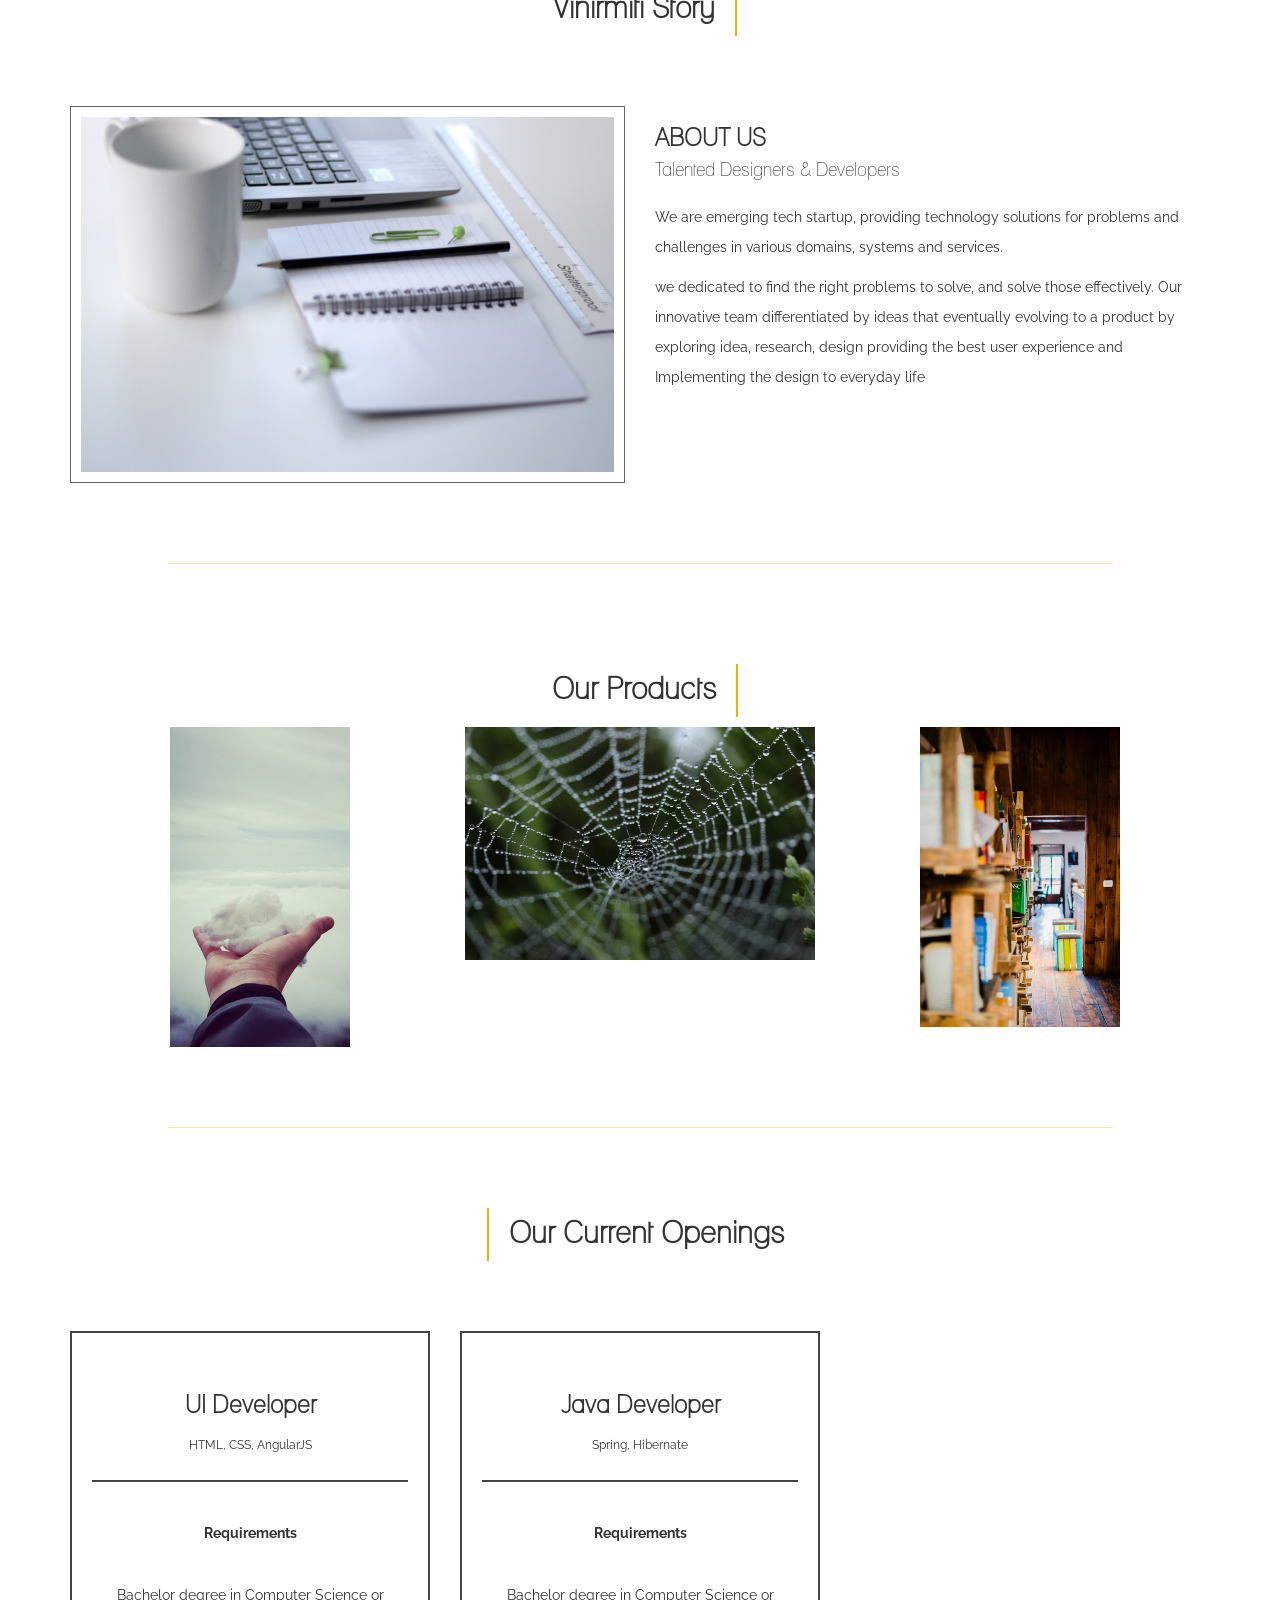
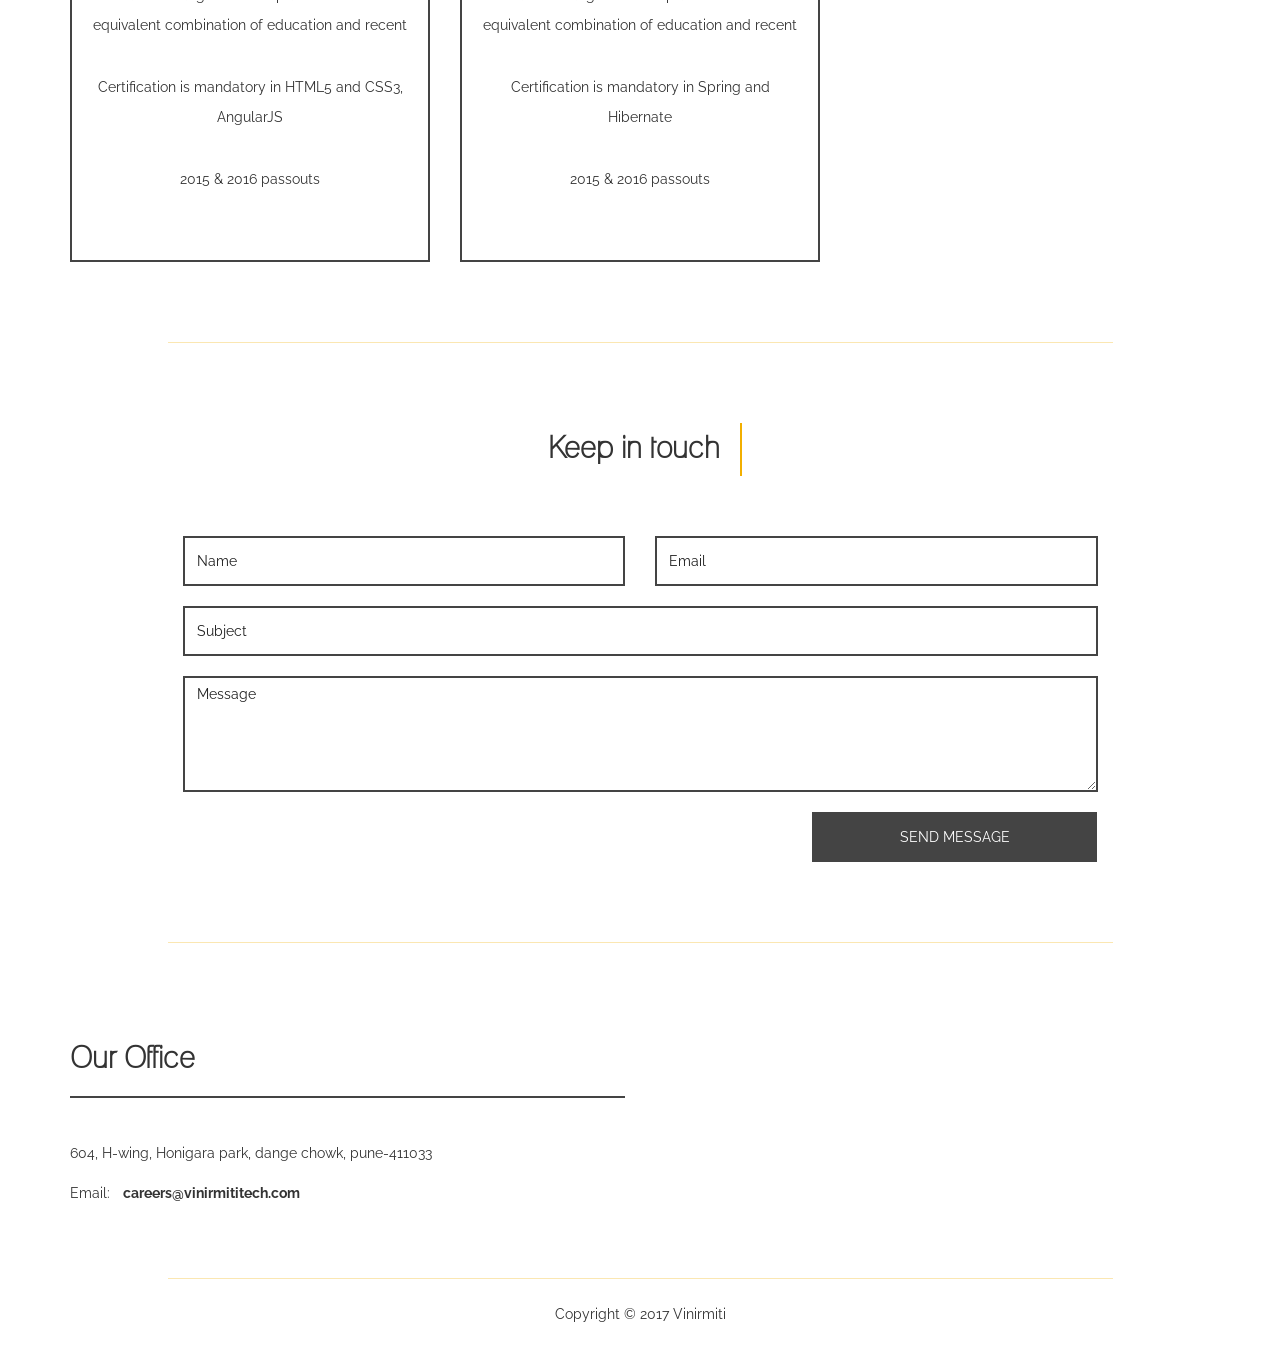
==== commit c0db3dae: "Some file name changed" ====
--- a/swapasya/src/main/webapp/index.html
+++ b/swapasya/src/main/webapp/index.html
@@ -1,22 +1,448 @@
-
-<!DOCTYPE html PUBLIC "-//W3C//DTD HTML 4.01 Transitional//EN" "http://www.w3.org/TR/html4/loose.dtd">
-<html>
+<!DOCTYPE html>
+<html lang="en">
 <head>
-<meta http-equiv="Content-Type" content="text/html; charset=ISO-8859-1">
-<title>Insert title here</title>
+
+	<meta charset="utf-8">
+	<meta http-equiv="X-UA-Compatible" content="IE=Edge">
+	<meta name="viewport" content="width=device-width, initial-scale=1">
+	<meta name="keywords" content="">
+	<meta name="description" content="">
+
+	<title>Vinirmiti Tech</title>
+
+	<!-- stylesheet css -->
+	<link rel="stylesheet" href="css/bootstrap.min.css">
+	<link rel="stylesheet" href="css/font-awesome.min.css">
+	<link rel="stylesheet" href="css/nivo-lightbox.css">
+	<link rel="stylesheet" href="css/nivo_themes/default/default.css">
+	<link rel="stylesheet" href="css/style.css">
+	<link rel="stylesheet" type="text/css" href="style1.css"/>
+	<!-- google web font css -->
+	<link href='http://fonts.googleapis.com/css?family=Raleway:400,300,600,700' rel='stylesheet' type='text/css'>
+
 </head>
-<body>
-<form action="myservlet">
-<input type="submit"  name="sbtn" value="btn1"/>
-<input type="submit"  name="sbtn" value="btn2"/>
-<input type="submit"  name="sbtn" value="btn3"/>
-<input type="submit"  name="sbtn" value="btn4"/>
-<input type="submit"  name="sbtn" value="btn5"/>
-<input type="submit"  name="sbtn" value="btn6"/>
-<input type="submit"  name="sbtn" value="btn7"/>
-<input type="submit"  name="sbtn" value="btn8"/>
-<input type="submit"  name="sbtn" value="btn9"/>
-<input type="submit"  name="sbtn" value="btn10"/>
-</form>
+<body data-spy="scroll" data-target=".navbar-collapse">
+	
+<!-- navigation -->
+<div class="navbar navbar-default navbar-fixed-top" role="navigation">
+	<div class="container">
+		<div class="navbar-header">
+			<button class="navbar-toggle" data-toggle="collapse" data-target=".navbar-collapse">
+				<span class="icon icon-bar"></span>
+				<span class="icon icon-bar"></span>
+				<span class="icon icon-bar"></span>
+			</button>
+			<a href="#home" class="navbar-brand smoothScroll">VINIRMITI</a>
+		</div>
+		<div class="collapse navbar-collapse">
+			<ul class="nav navbar-nav navbar-right">
+				<li><a href="#home" class="smoothScroll">HOME</a></li>
+				<li><a href="#service" class="smoothScroll">SERVICE</a></li>
+				<li><a href="#about" class="smoothScroll">ABOUT</a></li>
+				<li><a href="#portfolio" class="smoothScroll">OUR PRODUCTS</a></li>
+				<li><a href="#career" class="smoothScroll">CAREERS</a></li>
+				<li><a href="#contact" class="smoothScroll">CONTACT</a></li>
+				
+			</ul>
+		</div>
+	</div>
+</div>		
+
+<!-- home section -->
+<!-- <marquee direction="left"> -->
+<div id="home">
+	<div class="container">
+		<div class="row">
+			<div class="col-md-offset-6 col-md-6 col-sm-offset-6 col-sm-6"> -->
+
+
+			<!-- 	<h2>Welcome to</h2>
+				<h1>Vinirmiti <strong>One Solution for many problems</strong></h1>
+				<p>we are building such system </p> -->
+					
+				<a href="#service" class="btn btn-default smoothScroll">GET STARTED</a>
+			
+			</div>
+		</div>
+	</div>
+</div> 
+<!--  </marquee>-->
+<!-- service section -->
+<div id="service">
+	<div class="container">
+		<div class="row">
+			<div class="col-md-12 col-sm-12">
+				<h2>Our Workflow</h2>
+			</div>
+			<div class="col-md-4 col-md-4 col-sm-4 col-sm-4">
+				<i class="fa fa-star-o"></i>
+				<h3>Challenge</h3>
+				<p>Uncovering and defining various problems</p>
+			</div>
+			<div class="col-md-4 col-md-4 col-sm-4 col-sm-4">
+				<i class="fa fa-info-circle"></i>
+				<h3>Idea</h3>
+				<p>Generate innovative ideas solving problems of day to day life.</p>
+			</div>
+			<div class="col-md-4 col-md-4 col-sm-4 col-sm-4">
+				<i class="fa fa-cogs"></i>
+				<h3>Research</h3>
+				<p>Dedicated research exploring idea and selecting best idea for implementation.</p>
+			</div>
+			<div class="col-md-4 col-md-4 col-sm-4 col-sm-4">
+				<i class="fa fa-cubes"></i>
+				<h3>Vinirmiti(Design)</h3>
+				<p>Designing the system solving the problem, providing best user experience.</p>
+			</div>
+			<div class="col-md-4 col-md-4 col-sm-4 col-sm-4">
+				<i class="fa fa-group"></i>
+				<h3>Implement</h3>
+				<p>implementing solution and ensure effective flow</p>
+			</div>
+		</div>
+	</div>
+</div>
+
+
+
+<!-- divider section -->
+<div class="container">
+	<div class="row">
+		<div class="col-md-1 col-sm-1"></div>
+		<div class="col-md-10 col-sm-10">
+			<hr>
+		</div>
+		<div class="col-md-1 col-sm-1"></div>
+	</div>
+</div>
+
+<!-- about section -->
+<div id="about">
+	<div class="container">
+		<div class="row">
+			<div class="col-md-12 col-sm-12">
+				<h2>Vinirmiti Story</h2>
+			</div>
+			<div class="col-md-6 col-sm-6">
+				<img src="images/about_us.jpg" class="img-responsive" alt="about img">
+			</div>
+			<div class="col-md-6 col-sm-6">
+				<h3>ABOUT US</h3>
+				<h4>Talented Designers &amp; Developers</h4>
+				<p>We are emerging tech startup, providing technology solutions for problems and challenges in various domains, systems and services.
+				<p> we dedicated to find the right problems to solve, and solve those effectively. Our innovative team  differentiated by ideas that eventually evolving to a product by exploring idea, research, design providing the best user experience and Implementing the design to everyday life</p>
+				
+			</div>
+		</div>
+	</div>
+</div>
+
+<!-- divider section -->
+<div class="container">
+	<div class="row">
+		<div class="col-md-1 col-sm-1"></div>
+		<div class="col-md-10 col-sm-10">
+			<hr>
+		</div>
+		<div class="col-md-1 col-sm-1"></div>
+	</div>
+</div>
+
+<!-- team section 
+<div id="team">
+	<div class="container">
+		<div class="row">
+			<div class="col-md-12 col-sm-12">
+				<h2>People behind the Project</h2>
+			</div>
+			<div class="col-md-3 col-sm-6">
+				<!-- <img src="images/team1.jpg" class="img-responsive" alt="team img"> 
+				<img alt="" src="">
+				<h3>A</h3>
+				<h4>Abc</h4>
+			</div>
+			<div class="col-md-3 col-sm-6">
+				<!-- <img src="images/team2.jpg" class="img-responsive" alt="team img"> 
+				<img alt="" src="">
+				<h3>X</h3>
+				<h4>xyz</h4>
+			</div>
+			<div class="col-md-3 col-sm-6">
+				<!-- <img src="images/team3.jpg" class="img-responsive" alt="team img"> 
+				<img alt="" src="">
+				<h3>P</h3>
+				<h4>pqx</h4>
+			</div>
+			<div class="col-md-3 col-sm-6">
+				<!-- <img src="images/team4.jpg" class="img-responsive" alt="team img"> 
+				<img alt="" src="">
+				<h3>N</h3>
+				<h4>ncr</h4>
+			</div>
+		</div>
+	</div>
+</div>
+
+<!-- divider section 
+<div class="container">
+	<div class="row">
+		<div class="col-md-1 col-sm-1"></div>
+		<div class="col-md-10 col-sm-10">
+			<hr>
+		</div>
+		<div class="col-md-1 col-sm-1"></div>
+	</div>
+</div>
+-->
+<!-- portfolio section--> 
+<div id="portfolio">
+	 <div class="container">
+		<div class="row">
+			<div class="col-md-12 col-sm-12">
+		
+					<h2>Our Products</h2>
+					
+		
+				  
+				<div class="iso-section">
+				<!--	<ul class="filter-wrapper clearfix">
+                   		 <li><a href="#" data-filter="*" class="selected opc-main-bg">All</a></li>
+                   		 <li><a href="#" class="opc-main-bg" data-filter=".html">HTML</a></li>
+                   		 <li><a href="#" class="opc-main-bg" data-filter=".photoshop">Photoshop</a></li>
+                    	 <li><a href="#" class="opc-main-bg" data-filter=".wordpress">Wordpress</a></li>
+                    	 <li><a href="#" class="opc-main-bg" data-filter=".mobile">Mobile</a></li>
+               		</ul>--> 
+               		<div class="iso-box-section">
+               			<div class="iso-box-wrapper col4-iso-box">
+
+               				<div class="iso-box html photoshop wordpress mobile col-md-4 col-sm-6 col-xs-12">
+               				 	<!-- <a href="images/portfolio-img1.jpg" data-lightbox-gallery="portfolio-gallery"> --><img src="images/first.jpg" alt="portfolio img" height="50px" width="180px"><!--  </a>-->
+               				 </div>
+
+               				 <div class="iso-box html wordpress mobile col-md-4 col-sm-6 col-xs-12">
+               				 	<!-- <a href="images/portfolio-img2.jpg" data-lightbox-gallery="portfolio-gallery"></a> --><img src="images/fifth.jpg" alt="portfolio img">
+               				 </div>
+
+               				 <div class="iso-box wordpress col-md-4 col-sm-6 col-xs-12">
+               				 	<!-- <a href="images/portfolio-img3.jpg" data-lightbox-gallery="portfolio-gallery"> </a>--><img src="images/fourth.jpg" alt="portfolio img"  height="100px" width="200px">
+               				 </div>
+
+               	<!-- 			 <div class="iso-box html mobile col-md-6 col-sm-6 col-xs-12">
+               				 	<!-- <a href="images/portfolio-img4.jpg" data-lightbox-gallery="portfolio-gallery"></a> <img src="images/second.jpg" alt="portfolio img">
+               				 </div>
+
+               				 <div class="iso-box wordpress col-md-6 col-sm-6 col-xs-12">
+               				 	<!-- <a href="images/portfolio-img5.jpg" data-lightbox-gallery="portfolio-gallery"> </a><img src="images/third.jpg" alt="portfolio img">
+               				 </div>
+
+               				 <div class="iso-box html photoshop col-md-4 col-sm-6 col-xs-12">
+               				 	<!-- <a href="images/portfolio-img6.jpg" data-lightbox-gallery="portfolio-gallery"> </a><img src="images/fifth.jpg" alt="portfolio img">
+               				 </div>
+
+               				 <div class="iso-box photoshop col-md-4 col-sm-6 col-xs-12">
+               				 	<!-- <a href="images/portfolio-img7.jpg" data-lightbox-gallery="portfolio-gallery"> </a><img src="images/seventh.jpg" alt="portfolio img">
+               				 </div>
+<!-- 
+               				 <div class="iso-box wordpress col-md-4 col-sm-6 col-xs-12">
+               				 	<a href="images/portfolio-img8.jpg" data-lightbox-gallery="portfolio-gallery"><img src="images/portfolio-img8.jpg" alt="portfolio img"></a>
+               				 </div>
+
+               			</div>
+               		</div> -->
+
+				</div>
+			</div>
+		</div>
+	</div>
+</div>
+</div>
+</div>	 	
+
+<!-- divider section -->
+<div class="container">
+	<div class="row">
+		<div class="col-md-1 col-sm-1"></div>
+		<div class="col-md-10 col-sm-10">
+			<hr>
+		</div>
+		<div class="col-md-1 col-sm-1"></div>
+	</div>
+</div>
+
+<!-- career section -->
+ <div id="career">
+	<div class="container">
+		<div class="row">
+			<div class="col-md-12 col-sm-12">
+				<h2>Our Current Openings</h2>
+			</div>
+			<div class="col-md-4 col-sm-6 col-xs-10">
+				<div class="plan">
+					<div class="plan-title">
+						<h3>UI Developer</h3>
+						<small>HTML, CSS, AngularJS</small>
+					</div>
+					<ul>
+						<b><li>Requirements</li></b>
+						<li>Bachelor degree in Computer Science or equivalent combination of education and recent </li>
+						<li>Certification is mandatory in HTML5 and CSS3, AngularJS</li>
+						<li>2015 & 2016 passouts </li>
+						
+					</ul>
+					<!-- <button class="btn btn-warning">Sign Up</button> -->
+				</div>
+			</div>
+			<div class="col-md-4 col-sm-6 col-xs-10">
+				<div class="plan">
+					<div class="plan-title">
+						<h3>Java Developer</h3>
+						<small>Spring, Hibernate</small>
+					</div>
+					<ul>
+					<b><li>Requirements</li></b>
+			<li>Bachelor degree in Computer Science or equivalent combination of education and recent </li>
+						<li>Certification is mandatory in Spring and Hibernate </li>
+						<li>2015 & 2016 passouts </li>
+					</ul>
+					<!-- <button class="btn btn-warning">Sign Up</button> -->
+				</div>
+			</div>
+			<!-- <div class="col-md-4 col-sm-6 col-xs-10">
+				<div class="plan">
+					<div class="plan-title">
+						<h3>AngularJS Developer</h3>
+						<small>$500 per month</small>
+					</div>
+					<ul>
+						<li>2,000 GB STORAGE</li>
+						<li>100 TB BANDWIDTH</li>
+						<li>100 PREMIUM THEMES</li>
+						<li>30-MIN RESPONSE</li>
+					</ul>
+					<button class="btn btn-warning">Sign Up</button>
+				</div>
+			</div> -->
+		</div>
+	</div>
+</div>
+
+<!-- divider section -->
+<div class="container">
+	<div class="row">
+		<div class="col-md-1 col-sm-1"></div>
+		<div class="col-md-10 col-sm-10">
+			<hr>
+		</div>
+		<div class="col-md-1 col-sm-1"></div>
+	</div>
+</div>
+
+<!-- contact section -->
+<div id="contact">
+	<div class="container">
+		<div class="row">
+			<div class="col-md-12 col-sm-12">
+				<h2>Keep in touch</h2>
+			</div>
+			<form action="Mail2" method="get" role="form">
+				<div class="col-md-1 col-sm-1"></div>
+				<div class="col-md-10 col-sm-10">
+					<div class="col-md-6 col-sm-6">
+						<input name="name" type="text"  name="unm" class="form-control" id="name" placeholder="Name">
+				  	</div>
+					<div class="col-md-6 col-sm-6">
+						<input name="email" type="email" name="email" class="form-control" id="email" placeholder="Email">
+				  	</div>
+                    <div class="col-md-12 col-sm-12">
+						<input name="subject" type="text" name="subject" class="form-control" id="subject" placeholder="Subject">
+	    	  	  	</div>
+					<div class="col-md-12 col-sm-12">
+						<textarea name="message" rows="5"  name="msg" class="form-control" id="message" placeholder="Message"></textarea>
+					</div>
+					<div class="col-md-8 col-sm-8">
+						
+					</div>
+					<div class="col-md-4 col-sm-4">
+						<input name="submit" type="submit" class="form-control" id="submit" value="SEND MESSAGE">
+					</div>
+				</div>
+				<div class="col-md-1 col-sm-1"></div>
+			</form>
+		</div>
+	</div>
+</div>
+
+<!-- divider section -->
+<div class="container">
+	<div class="row">
+		<div class="col-md-1 col-sm-1"></div>
+		<div class="col-md-10 col-sm-10">
+			<hr>
+		</div>
+		<div class="col-md-1 col-sm-1"></div>
+	</div>
+</div>
+
+<!-- footer section -->
+<footer>
+	<div class="container">
+		<div class="row">
+			<div class="col-md-6 col-sm-6">
+				<h2>Our Office</h2>
+				 <p>604, H-wing, Honigara park, dange chowk, pune-411033</p>
+				<p>Email:<span> careers@vinirmititech.com</span></p>
+			<!-- 	<p class="ph">Phone:<span class="ph1">010-020-0340</span></p> -->
+			</div>
+			<!-- <div class="col-md-6 col-sm-6">
+				<h2>Social Us</h2>
+				<ul class="social-icons">
+					<li><a href="#" class="fa fa-facebook"></a></li>
+					<li><a href="#" class="fa fa-twitter"></a></li>
+                    <li><a href="#" class="fa fa-google-plus"></a></li>
+					<li><a href="#" class="fa fa-dribbble"></a></li>
+				</ul>
+			</div> -->
+		</div>
+	</div>
+</footer>
+
+<!-- divider section -->
+<div class="container">
+	<div class="row">
+		<div class="col-md-1 col-sm-1"></div>
+		<div class="col-md-10 col-sm-10">
+			<hr>
+		</div>
+		<div class="col-md-1 col-sm-1"></div>
+	</div>
+</div>
+
+<!-- copyright section -->
+<div class="copyright">
+	<div class="container">
+		<div class="row">
+			<div class="col-md-12 col-sm-12">
+				<p>Copyright &copy; 2017 Vinirmiti 
+                
+             <!--    - Design: <a rel="nofollow" href="http://www.tooplate.com" target="_parent">Tooplate</a></p> -->
+			</div>
+		</div>
+	</div>
+</div>
+
+<!-- scrolltop section -->
+<a href="#top" class="go-top"><i class="fa fa-angle-up"></i></a>
+
+
+<!-- javascript js -->	
+<script src="js/jquery.js"></script>
+<script src="js/bootstrap.min.js"></script>	
+<script src="js/nivo-lightbox.min.js"></script>
+<script src="js/smoothscroll.js"></script>
+<script src="js/jquery.nav.js"></script>
+<script src="js/isotope.js"></script>
+<script src="js/imagesloaded.min.js"></script>
+<script src="js/custom.js"></script>
+
 </body>
 </html>
--- a/swapasya/src/main/webapp/css/nivo_themes/default/default.css
+++ b/swapasya/src/main/webapp/css/nivo_themes/default/default.css
@@ -0,0 +1,100 @@
+/*
+ * Nivo Lightbox Default Theme v1.0
+ * http://dev7studios.com/nivo-lightbox
+ *
+ * Copyright 2013, Dev7studios
+ * Free to use and abuse under the MIT license.
+ * http://www.opensource.org/licenses/mit-license.php
+ */
+ 
+.nivo-lightbox-theme-default.nivo-lightbox-overlay { 
+	background: #666;
+	background: rgba(0,0,0,0.6); 
+}
+.nivo-lightbox-theme-default .nivo-lightbox-content.nivo-lightbox-loading { background: url(loading.gif) no-repeat 50% 50%; }
+
+.nivo-lightbox-theme-default .nivo-lightbox-nav {
+	top: 10%;
+	width: 8%;
+	height: 80%;
+	text-indent: -9999px;
+	background-repeat: no-repeat;
+	background-position: 50% 50%;
+	opacity: 0.5;
+}
+.nivo-lightbox-theme-default .nivo-lightbox-nav:hover { 
+	opacity: 1; 
+	background-color: rgba(0,0,0,0.5);
+}
+.nivo-lightbox-theme-default .nivo-lightbox-prev { 
+	background-image: url(prev.png); 
+	border-radius: 0 3px 3px 0;
+}
+.nivo-lightbox-theme-default .nivo-lightbox-next { 
+	background-image: url(next.png); 
+	border-radius: 3px 0 0 3px;
+}
+
+.nivo-lightbox-theme-default .nivo-lightbox-close {
+	display: block;
+	background: url(close.png) no-repeat;
+	width: 48px;
+	height: 48px;
+	text-indent: -9999px;
+	padding: 5px;
+	opacity: 0.5;
+}
+.nivo-lightbox-theme-default .nivo-lightbox-close:hover { opacity: 1; }
+
+.nivo-lightbox-theme-default .nivo-lightbox-title-wrap { bottom: -7%; }
+.nivo-lightbox-theme-default .nivo-lightbox-title {
+	font: 14px/20px 'Helvetica Neue', Helvetica, Arial, sans-serif;
+	font-style: normal;
+	font-weight: normal;
+	background: #000;
+	color: #fff;
+	padding: 7px 15px;
+	border-radius: 30px;
+}
+
+.nivo-lightbox-theme-default .nivo-lightbox-image img {
+	background: #fff;
+	-webkit-box-shadow: 0px 1px 1px rgba(0,0,0,0.4);
+	        box-shadow: 0px 1px 1px rgba(0,0,0,0.4);
+}
+.nivo-lightbox-theme-default .nivo-lightbox-ajax,
+.nivo-lightbox-theme-default .nivo-lightbox-inline {
+	background: #fff;
+	padding: 40px;
+	-webkit-box-shadow: 0px 1px 1px rgba(0,0,0,0.4);
+	        box-shadow: 0px 1px 1px rgba(0,0,0,0.4);
+}
+
+@media (-webkit-min-device-pixel-ratio: 1.3),
+       (-o-min-device-pixel-ratio: 2.6/2),
+       (min--moz-device-pixel-ratio: 1.3),
+       (min-device-pixel-ratio: 1.3),
+       (min-resolution: 1.3dppx) {
+
+	.nivo-lightbox-theme-default .nivo-lightbox-content.nivo-lightbox-loading { 
+		background-image: url(loading@2x.gif); 
+		-webkit-background-size: 32px 32px; 
+		        background-size: 32px 32px;
+	}
+	.nivo-lightbox-theme-default .nivo-lightbox-prev { 
+		background-image: url(prev@2x.png); 
+		-webkit-background-size: 48px 48px; 
+		        background-size: 48px 48px;
+	}
+	.nivo-lightbox-theme-default .nivo-lightbox-next { 
+		background-image: url(next@2x.png); 
+		-webkit-background-size: 48px 48px; 
+		        background-size: 48px 48px;
+	}
+	.nivo-lightbox-theme-default .nivo-lightbox-close { 
+		background-image: url(close@2x.png); 
+		-webkit-background-size: 16px 16px; 
+		        background-size: 16px 16px;
+	}
+	
+}
--- a/swapasya/src/main/webapp/css/style.css
+++ b/swapasya/src/main/webapp/css/style.css
@@ -0,0 +1,511 @@
+/*
+
+Template 2080 Minimax
+
+http://www.tooplate.com/view/2080-minimax
+
+*/
+
+body
+	{
+		background: #fff;
+		font-family: 'lane_-_narrowregular', sans-serif;
+    line-height: 30px;
+	}
+
+@font-face {
+    font-family: 'lane_-_narrowregular';
+    src: url('../fonts/LANENAR_-webfont.eot');
+    src: url('../fonts/LANENAR_-webfont.eot?#iefix') format('embedded-opentype'),
+         url('../fonts/LANENAR_-webfont.woff') format('woff'),
+         url('../fonts/LANENAR_-webfont.ttf') format('truetype'),
+         url('../fonts/LANENAR_-webfont.svg#lane_-_narrowregular') format('svg');
+    font-weight: normal;
+    font-style: normal;
+
+}
+
+h1, p {
+  font-family: 'Raleway', sans-serif;
+  font-weight: 400;
+}
+
+h2,h3 {
+  font-weight: bold;
+}
+
+hr {
+  border-color: #f2af00;
+  margin: 0;
+  opacity: 0.3;
+}
+
+img {
+  max-width: 100%;
+  height: auto;
+  transition: all 0.3s ease-in;
+}
+img:hover {
+  cursor: pointer;
+  opacity: 0.5;
+}
+
+/* navigation */
+.navbar-default {
+    background: #fff;
+    border: none;
+    box-shadow: 0px 2px 8px 0px rgba(50, 50, 50, 0.08);
+    margin: 0 !important;
+  }
+.navbar-default .navbar-brand {
+    background: #dc5034;
+    color: #fff;
+    font-weight: bold;
+    font-size: 30px;
+    line-height: 50px;
+    height: 90px;
+    margin: 0;
+    padding: 20px 20px 40px 20px;
+	transition: all 0.4s ease-in-out;
+    -webkit-transition: all 0.4s ease-in-out;
+    -moz-transition: all 0.4s ease-in-out;
+    -ms-transition: all 0.4s ease-in-out;
+   }
+.navbar-brand:hover, .navbar-brand:clicked {
+  background: dc5034;
+}
+.navbar-default .navbar-nav li a {
+    border-right: 1px solid #f9f9f9;
+    color: #202020;
+     font-weight: bold;
+    padding-right: 40px;
+    padding-left: 40px;
+    line-height: 60px;
+	
+	transition: all 0.4s ease-in-out;
+    -webkit-transition: all 0.4s ease-in-out;
+    -moz-transition: all 0.4s ease-in-out;
+    -ms-transition: all 0.4s ease-in-out;
+  }
+.navbar-default .navbar-nav > li > a:clicked,
+.navbar-default .navbar-nav > li > a:hover,
+.navbar-default .navbar-nav > li > a:focus {
+  color: #f2af00;
+}
+.navbar-default .navbar-nav > .active > a,
+.navbar-default .navbar-nav > .active > a:hover,
+.navbar-default .navbar-nav > .active > a:focus {
+  color: #f2af00;
+  background-color: transparent;
+}
+.navbar-default .navbar-toggle {
+    border: none;
+    padding-top: 30px;
+}
+.navbar-default .navbar-toggle .icon-bar {
+    background: #dc5034;
+    border-color: transparent;
+}
+.navbar-default .navbar-toggle:hover,
+.navbar-default .navbar-toggle:focus { 
+  background-color: transparent 
+}
+
+
+/* home section */
+#home {
+  background: url('../images/1More_bg.jpg') no-repeat;
+
+  background-size: cover;
+  background-position: center;
+  min-height: 600px;
+  padding-top: 220px;
+  padding-bottom: 100px;
+  
+}
+#home h1 {
+  color: #f2af00;
+  font-weight: 300;
+  padding-bottom: 10px;
+}
+#home h2 {
+  line-height: 10px;
+}
+#home .btn {
+  background: rgba(255, 255, 255, 0.6);
+  border: 2px solid #444;
+  border-radius: 0px;
+  color: #444;
+  font-family: 'Raleway', sans-serif;
+  font-weight: bold;
+  font-size: 16px;
+  padding-top: 14px;
+  width: 200px;
+  padding: 20px;
+  margin-top: 200px;
+   transition: all 0.4s ease-in-out;
+    -webkit-transition: all 0.4s ease-in-out;
+    -moz-transition: all 0.4s ease-in-out;
+    -ms-transition: all 0.4s ease-in-out;
+    margin-left: 200px;
+}
+#home .btn:hover {
+  background: #dc5034;
+  border-color: transparent;
+  color: #fff;
+}
+
+/* service section */
+#service {
+  padding-top: 100px;
+  padding-bottom: 80px;
+}
+#service h2 {
+  border-left: 2px solid #f2af00;
+  display: inline-block;
+  padding: 20px;
+}
+#service .fa {
+  border-top: 3px solid #f2af00;
+  border-bottom: 3px solid #dc5034;
+  border-radius: 50%;
+  font-size: 32px;
+  color: #dc5034;
+  text-align: center;
+  vertical-align: middle;
+  margin-top: 50px;
+  margin-bottom: 15px;
+  padding: 40px;
+}
+
+/* about section */
+#about {
+  padding-top: 60px;
+  padding-bottom: 80px;
+}
+#about h2 {
+  border-right: 2px solid #f2af00;
+  display: inline-block;
+  padding: 10px 20px 10px 10px;
+}
+#about .col-md-12 {
+  text-align: center;
+  padding-bottom: 60px;
+}
+#about img {
+  border: 1px solid #666;
+  padding: 10px;
+}
+#about h4 {
+  padding-bottom: 10px;
+}
+
+/* team section */
+#team {
+  padding-top: 60px;
+  padding-bottom: 100px;
+}
+#team h2 {
+  border-left: 2px solid #f2af00;
+  display: inline-block;
+  padding: 10px 10px 10px 20px;
+}
+#team h4 {
+	padding-bottom: 40px;
+}
+#team .col-md-12 {
+  text-align: center;
+  padding-bottom: 60px;
+}
+#team img {
+  border: 1px solid #666;
+  padding: 15px;
+}
+
+/* portfolio section */
+#portfolio {
+  text-align: center;
+  padding-top: 80px;
+  padding-bottom: 60px;
+  }
+#portfolio h2 {
+  border-right: 2px solid #f2af00;
+  display: inline-block;
+  padding: 10px 20px 10px 10px;
+}
+/* FILTER CSS */
+.filter-wrapper {
+    width: 100%;
+    margin: 0 0 24px 0;
+    overflow: hidden;
+    text-align: center;
+}
+.filter-wrapper li {
+    display: inline-block;
+    margin: 4px;
+}
+.filter-wrapper li a {
+    color: #999999;
+    font-size: 16px;
+    font-family: 'lane_-_narrowregular', sans-serif;
+    font-weight: bold;
+    padding: 8px 17px;
+    display: block;
+    text-decoration: none;
+    transition: all 0.4s ease-in-out;
+    -webkit-transition: all 0.4s ease-in-out;
+    -moz-transition: all 0.4s ease-in-out;
+    -ms-transition: all 0.4s ease-in-out;
+}
+.filter-wrapper li a.selected,
+.filter-wrapper li a:focus,
+.filter-wrapper li a:hover {
+    background: #f2af00;
+    border-color: transparent;
+    color: #ffffff;
+  }
+
+/* ISOTOPE BOX CSS */
+.iso-box-section {
+    width: 100%;
+}
+.iso-box-wrapper {
+    width: 100%;
+    padding: 0;
+    clear: both;
+    position: relative;
+}
+.iso-box {
+    position: relative;
+    min-height: 50px;
+    float: left;
+    overflow: hidden;
+    margin-bottom: 20px;
+}
+.iso-box > a {
+    display: block;
+    width: 100%;
+    height: 100%;
+    overflow: hidden;
+}
+.iso-box > a {
+    display: block;
+    width: 100%;
+    height: 100%;
+    overflow: hidden;
+}
+.fluid-img {
+  width: 50%;
+  display: block;
+}
+
+/* career section */
+#career {
+  padding-top: 60px;
+  padding-bottom: 80px;
+  text-align: center;
+}
+#career h2 {
+  border-left: 2px solid #f2af00;
+  display: inline-block;
+  padding: 10px 10px 10px 20px;
+}
+#career .plan {
+  border: 2px solid #444;
+  padding: 20px 20px 40px 20px;
+  margin-top: 60px;
+}
+#career .plan .plan-title {
+  border-bottom: 2px solid #444;
+  padding: 20px 10px 20px 10px;
+  margin-bottom: 20px;
+}
+#career .plan small,
+#career .plan ul li {
+  font-family: 'Raleway', sans-serif;
+}
+#career .plan ul {
+  padding: 0;
+}
+#career .plan ul li {
+  display: block;
+  padding: 16px 0px 16px 0px;
+}
+#career .plan .btn {
+  background: transparent;
+  border: 2px solid #444;
+  border-radius: 0px;
+  color: #000;
+  font-weight: bold;
+  width: 140px;
+  height: 50px;
+  transition: all 0.4s ease-in-out;
+    -webkit-transition: all 0.4s ease-in-out;
+    -moz-transition: all 0.4s ease-in-out;
+    -ms-transition: all 0.4s ease-in-out;
+}
+#career .plan .btn:hover {
+  background: #f2af00;
+  border-color: transparent;
+}
+
+/* contact section */
+#contact {
+  padding-top: 60px;
+  padding-bottom: 60px;
+  text-align: center;
+}
+#contact h2 {
+  border-right: 2px solid #f2af00;
+  display: inline-block;
+  padding: 10px 20px 10px 10px;
+  margin-bottom: 60px;
+}
+#contact .form-control {
+  border: 2px solid #444;
+  border-radius: 0px;
+  box-shadow: none;
+  font-family: 'Raleway', sans-serif;
+  margin-bottom: 20px;
+}
+#contact .form-control:focus {
+  opacity: 0.8;
+  position: relative;
+  bottom: 10px;
+}
+#contact input {
+  height: 50px;
+}
+#contact input[type="submit"] {
+  background: #444;
+  color: #ffffff;
+  transition: all 0.4s ease-in-out;
+    -webkit-transition: all 0.4s ease-in-out;
+    -moz-transition: all 0.4s ease-in-out;
+    -ms-transition: all 0.4s ease-in-out;
+}
+#contact input[type="submit"]:hover {
+  background: #f2af00;
+  border-color: transparent;
+}
+#contact p {
+  padding-top: 10px;
+}
+.form-control::-moz-placeholder {
+  color: #202020;
+  opacity: 1;
+}
+.form-control:-ms-input-placeholder {
+  color: #202020;
+}
+.form-control::-webkit-input-placeholder {
+  color: #202020;
+}
+
+/* footer section */
+footer {
+  padding-top: 60px;
+  padding-bottom: 60px;
+}
+footer h2 {
+  border-bottom: 2px solid #444;
+  padding-top: 20px;
+  padding-bottom: 20px;
+  margin-bottom: 40px;
+}
+footer p {
+  line-height: 30px;
+}
+
+.ph
+{
+	line-height: 20px;
+}
+
+.ph1
+{
+	font-weight: normal;
+  padding-left: 10px;
+}
+footer span {
+  font-weight: bold;
+  padding-left: 10px;
+}
+
+.social-icons {
+  padding: 0;
+  margin: 0;
+}
+.social-icons li {
+  display: inline-block;
+  list-style: none;
+}
+.social-icons li a {
+  background: #444;
+  color: #ffffff;
+  text-decoration: none;
+  font-size: 30px;
+  width: 60px;
+  height: 60px;
+  line-height: 60px;
+  text-align: center;
+  vertical-align: middle;
+  margin-right: 10px;
+  transition: all 0.4s ease-in-out;
+    -webkit-transition: all 0.4s ease-in-out;
+    -moz-transition: all 0.4s ease-in-out;
+    -ms-transition: all 0.4s ease-in-out;
+}
+.social-icons li a:hover {
+  background: #f2af00;
+}
+
+/* copyright section */
+.copyright {
+  padding-top: 20px;
+  padding-bottom: 20px;
+  text-align: center;
+}
+
+/* scrolltop section */
+.go-top 
+  {
+    background-color: #f2af00;
+    font-size: 26px;
+    bottom: 2em;
+    right: 2em;
+    color: #FFF;
+    display: none;
+    position: fixed;
+    text-decoration: none;
+    width: 60px;
+    height: 60px;
+    line-height: 58px;
+    text-align: center;
+	transition: all 0.4s ease-in-out;
+    -webkit-transition: all 0.4s ease-in-out;
+    -moz-transition: all 0.4s ease-in-out;
+    -ms-transition: all 0.4s ease-in-out;
+  }
+.go-top:hover
+  {
+    background-color: #444;
+	color: #fff;
+  }
+
+/* media 960 */
+@media only screen and ( max-width: 980px ) {
+  .navbar-default .navbar-nav li a {
+    padding-right: 20px;
+    padding-left: 40px;
+    line-height: 30px;
+  }
+}
+
+/* media 360 */
+@media only screen and ( max-width: 360px ) {
+  #team h4 {
+    padding-bottom: 30px;
+  }
+}
+
